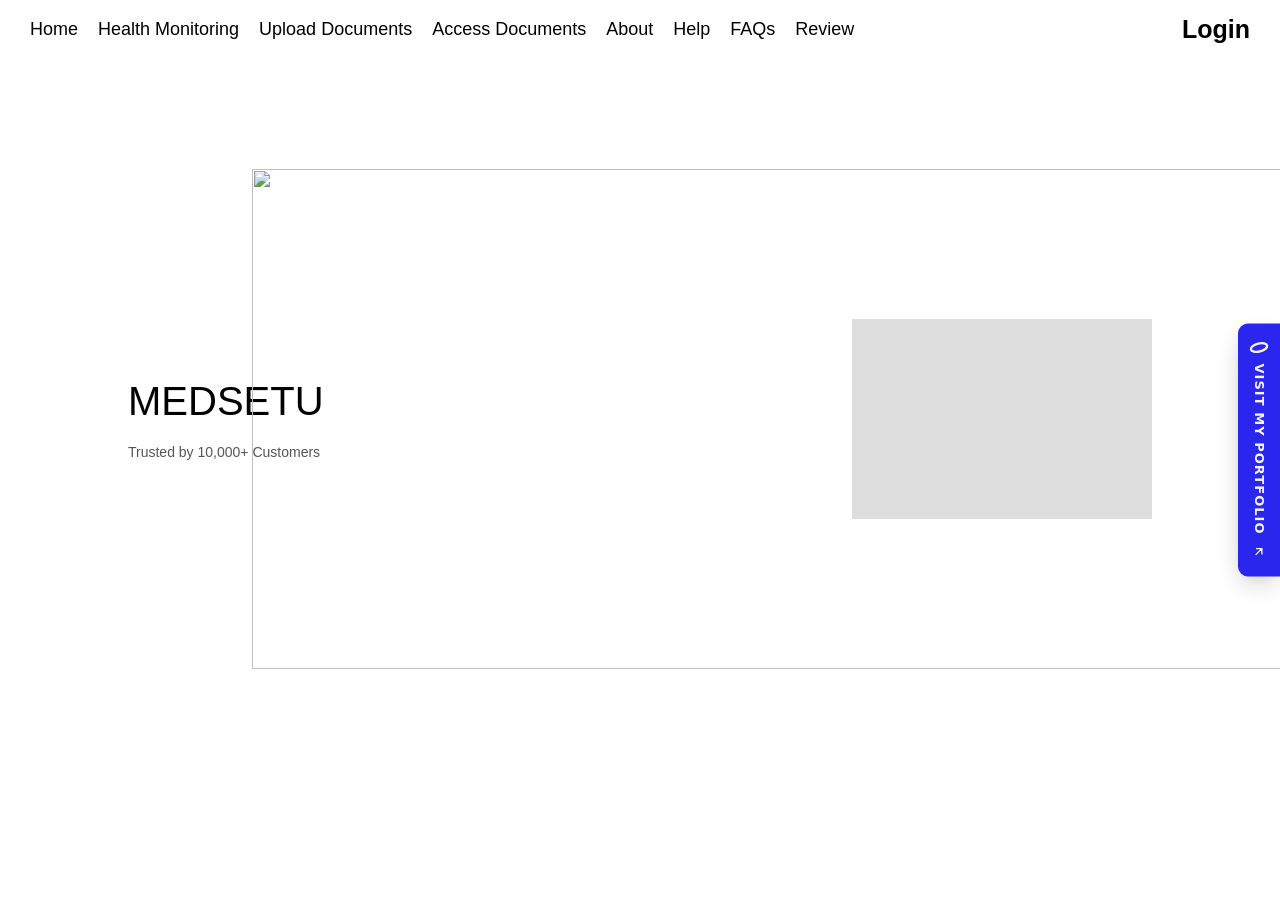
==== index.html @ e533a2ca "Add a "Visit my portfolio" tab A small fixed tab on the right edge of every page links to https://ar" ====
<!DOCTYPE html>
<html lang="en">
<head>
    <meta charset="UTF-8">
    <meta name="viewport" content="width=device-width, initial-scale=1.0">
    <title>MEDSETU - Your Health Companion</title>
    <style>
        @font-face {
            font-family: 'Artifakt Element';
            src: url('ArtifaktElement-Regular.woff2') format('woff2'),
                 url('ArtifaktElement-Regular.woff') format('woff');
            font-weight: normal;
            font-style: normal;
        }
        body {
            font-family: 'Artifakt Element', sans-serif;
            background-color: #fff;
            color: #000;
            margin: 0;
            padding: 0;
            display: flex;
            flex-direction: column;
        }
        .navbar {
            display: flex;
            justify-content: space-between;
            align-items: center;
            padding: 15px 30px;
            font-size: 14px;
        }
        .nav-links {
            display: flex;
            gap: 20px;
            font-size: 18px;
        }
        .nav-links a, .login {
            text-decoration: none;
            color: #000;
            cursor: pointer;
        }
        .login {
            font-size: 25px;
            font-weight: bold;
        }
        .container {
            display: flex;
            align-items: center;
            justify-content: space-between;
            flex-grow: 1;
            height: 80vh;
            padding: 0 10%;
        }
        .title {
            font-size: 40px;
        }
        .image-container {
            width: 300px;
            height: 200px;
            background-color: #ddd;
            display: flex;
            align-items: center;
            justify-content: center;
            font-size: 18px;
        }
        .trust-bar {
            margin-top: 20px;
            font-size: 14px;
            color: #555;
        }
    </style>
</head>
<body>
    <div class="navbar">
        <div class="nav-links">
            <a href="./index.html">Home</a>
            <a href="./health-monitoring.html">Health Monitoring</a>
            <a href="./upload-documents.html">Upload Documents</a>
            <a href="./access-documents.html">Access Documents</a>
            <a href="./about.html">About</a>
            <a href="./help.html">Help</a>
            <a href="./faqs.html">FAQs</a>
            <a href="./review.html">Review</a>
        </div>
        <div class="login" onclick="location.href='./login.html'">Login</div>
    </div>
    
    <div class="container">
        <div>
            <div class="title">MEDSETU</div>
            <div class="trust-bar">Trusted by 10,000+ Customers</div>
        </div>
        <div class="image-container">
            <img src="https://picsum.photos/1500/500" width="1500" height="500"/>
        </div>
    </div>
<!-- Portfolio link tab -->
<style>.aa-portfolio-tab{position:fixed;right:0;top:50%;z-index:2147483000;display:flex;align-items:center;gap:10px;writing-mode:vertical-rl;padding:18px 11px;background:#2a26ee;color:#f7f4ee;font:600 13px/1 "Public Sans",system-ui,-apple-system,"Segoe UI",sans-serif;letter-spacing:.08em;text-transform:uppercase;text-decoration:none;border-radius:10px 0 0 10px;box-shadow:0 10px 28px -10px rgba(21,21,21,.45);transform:translate(0,-50%);transition:padding .45s cubic-bezier(.16,1,.3,1),background-color .3s}.aa-portfolio-tab:hover,.aa-portfolio-tab:focus-visible{padding-right:17px;background:#1c19b8;color:#f7f4ee;text-decoration:none}.aa-portfolio-tab:focus-visible{outline:2px solid #f7f4ee;outline-offset:-5px}.aa-portfolio-tab svg{flex:none;writing-mode:horizontal-tb}.aa-portfolio-tab .aa-ring{width:20px;height:12px}.aa-portfolio-tab .aa-arrow{width:14px;height:14px;transition:transform .45s cubic-bezier(.16,1,.3,1)}.aa-portfolio-tab:hover .aa-arrow{transform:translate(2px,-2px)}@media (max-width:640px){.aa-portfolio-tab{top:auto;bottom:88px;transform:none;padding:12px 8px;font-size:11px;gap:8px}.aa-portfolio-tab:hover{padding-right:12px}}@media print{.aa-portfolio-tab{display:none}}@media (prefers-reduced-motion:reduce){.aa-portfolio-tab,.aa-portfolio-tab .aa-arrow{transition:none}}</style>
<a class="aa-portfolio-tab" href="https://aryanagarwalsportfolio.vercel.app/" target="_blank" rel="noopener" aria-label="Visit Aryan Agarwal's portfolio (opens in a new tab)"><svg class="aa-ring" viewBox="0 0 120 70" aria-hidden="true"><ellipse cx="60" cy="35" rx="50" ry="24" transform="rotate(-14 60 35)" fill="none" stroke="currentColor" stroke-width="14"/></svg><span>Visit my portfolio</span><svg class="aa-arrow" viewBox="0 0 24 24" fill="none" aria-hidden="true"><path d="M7 17 17 7m0 0H8m9 0v9" stroke="currentColor" stroke-width="2.2" stroke-linecap="square"/></svg></a>
</body>
</html>
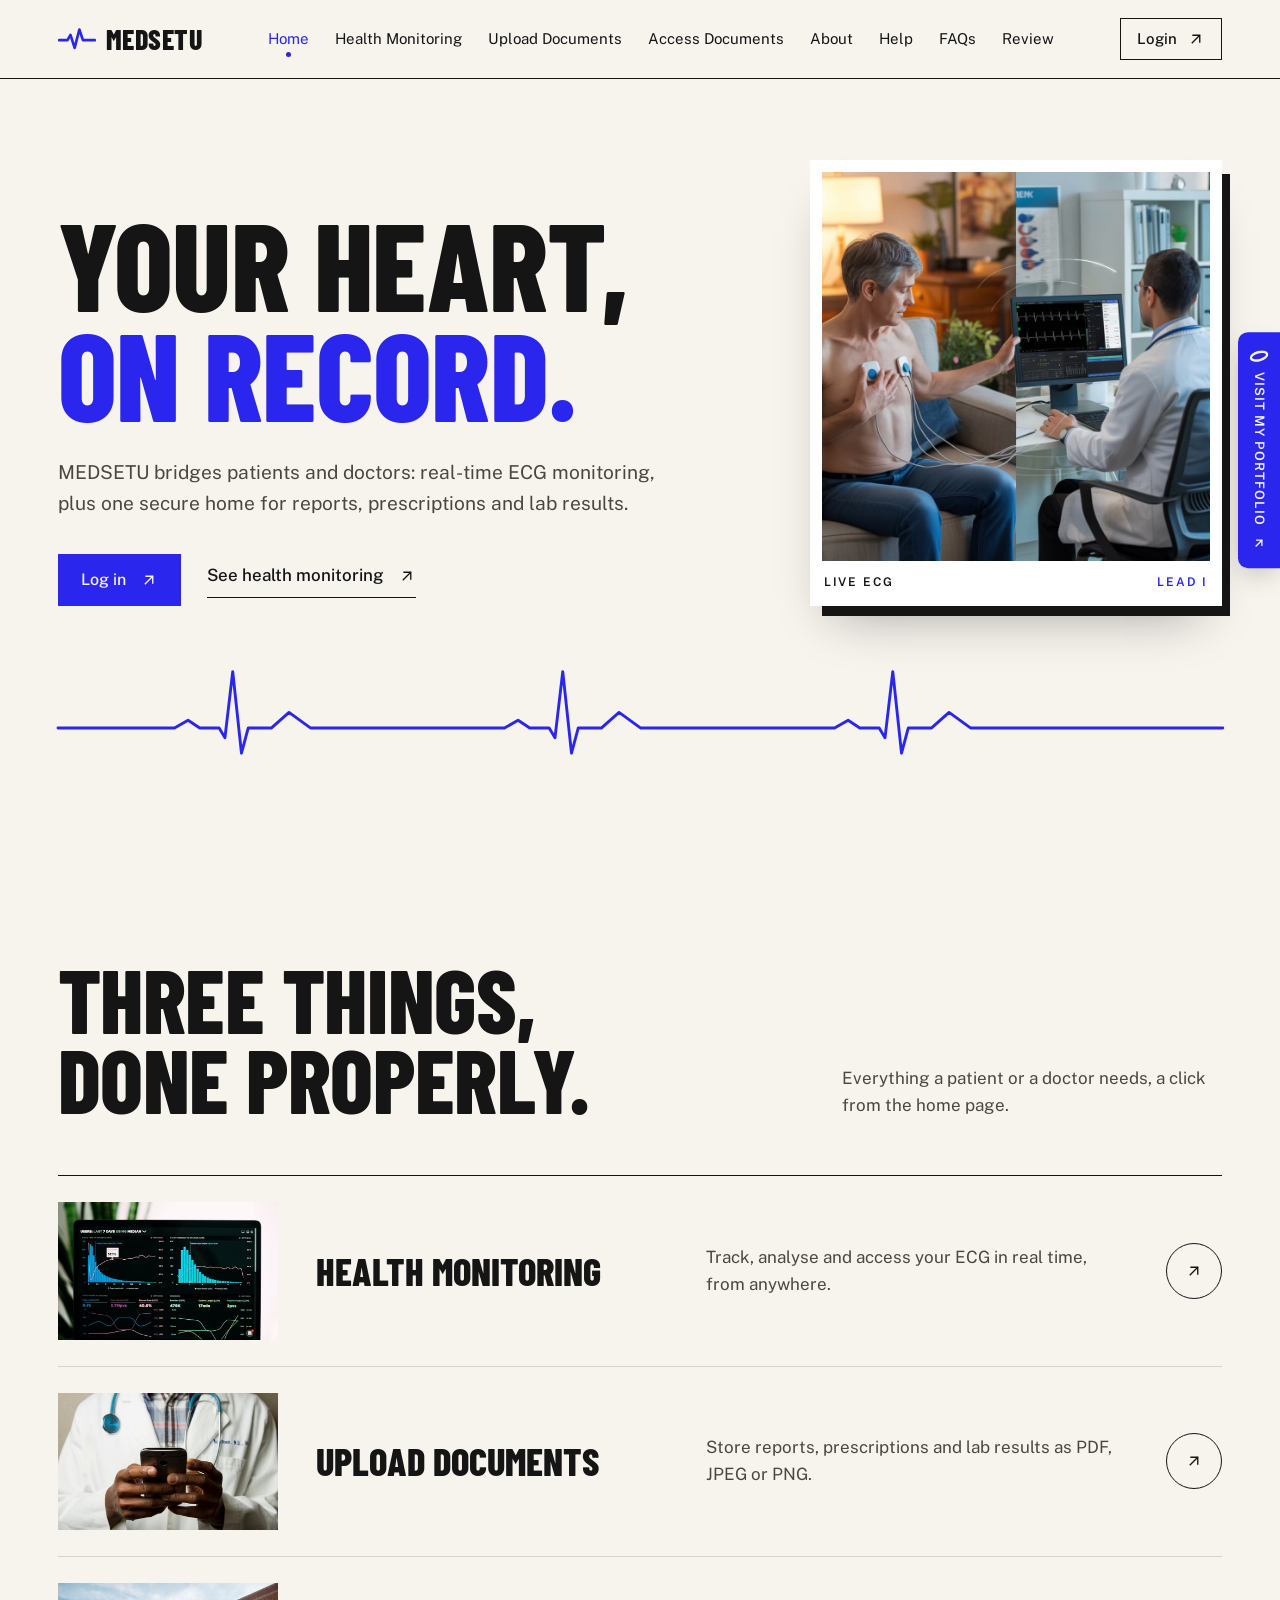
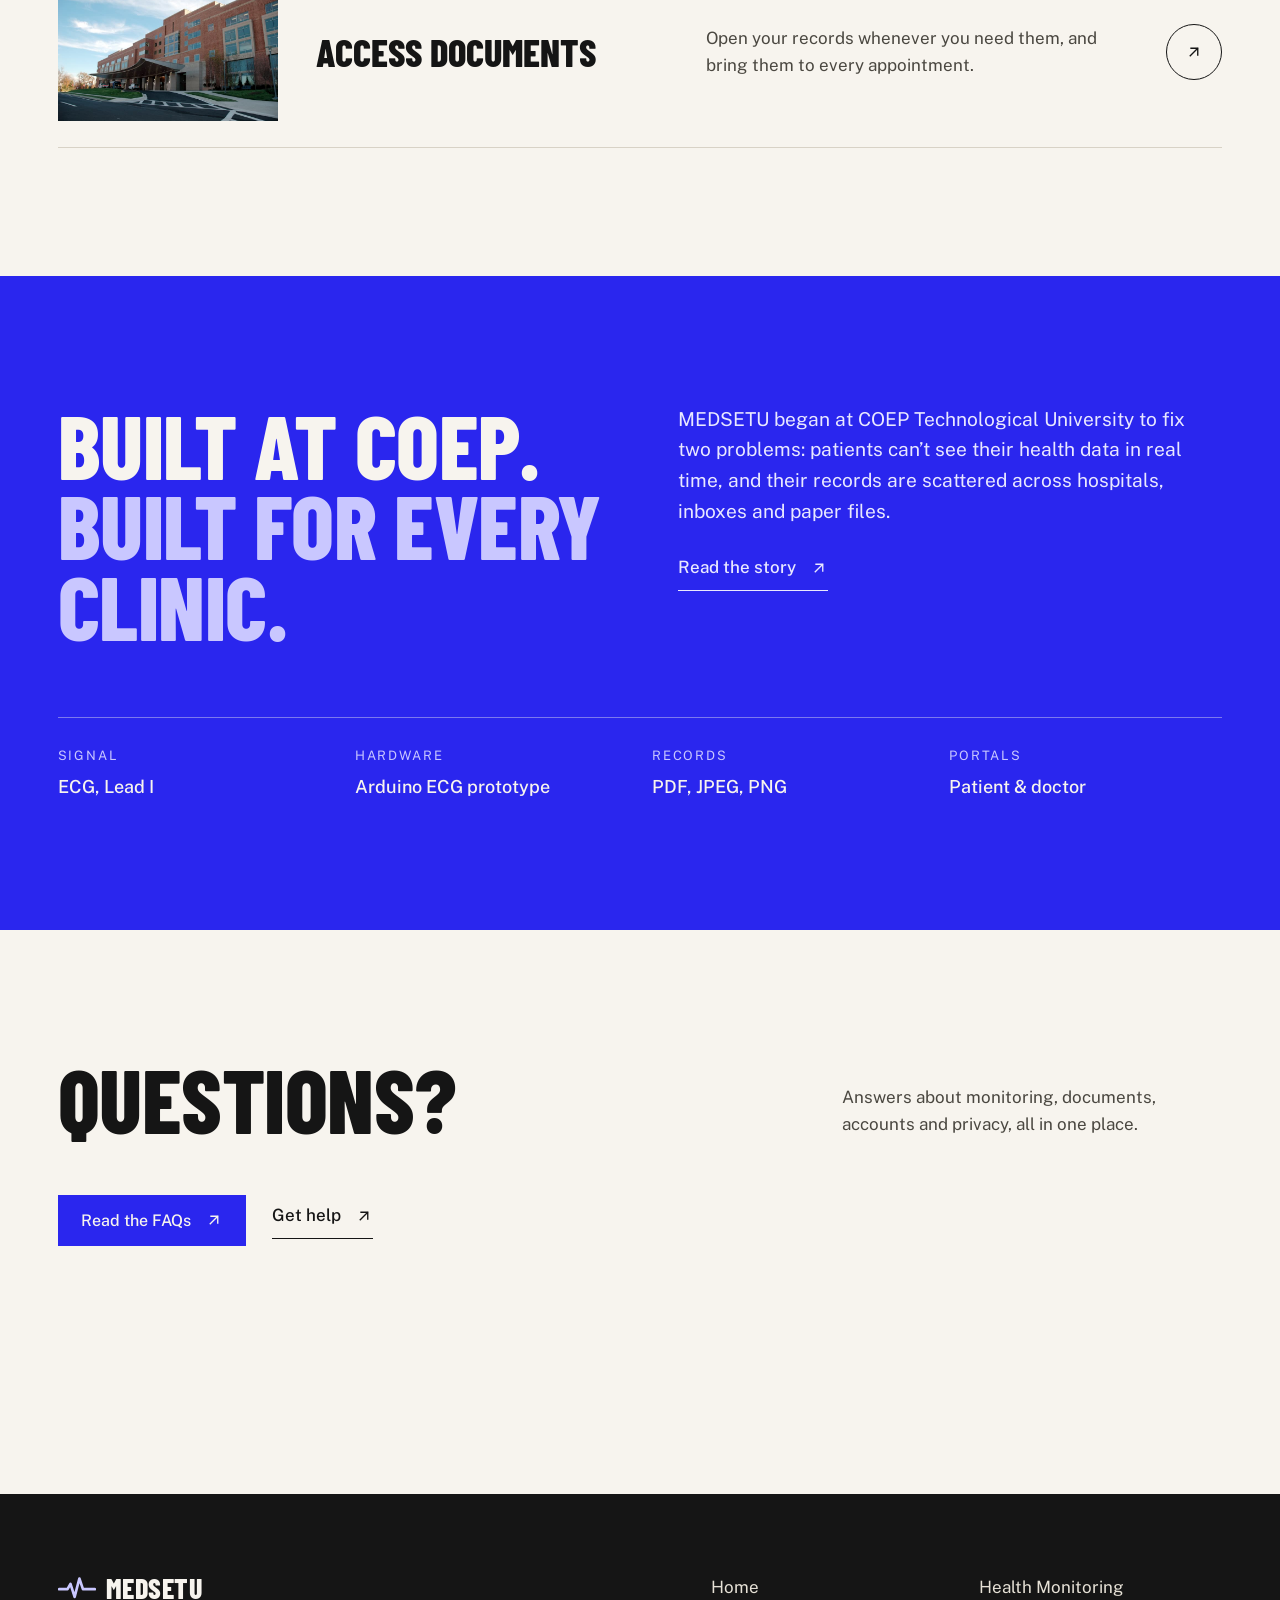
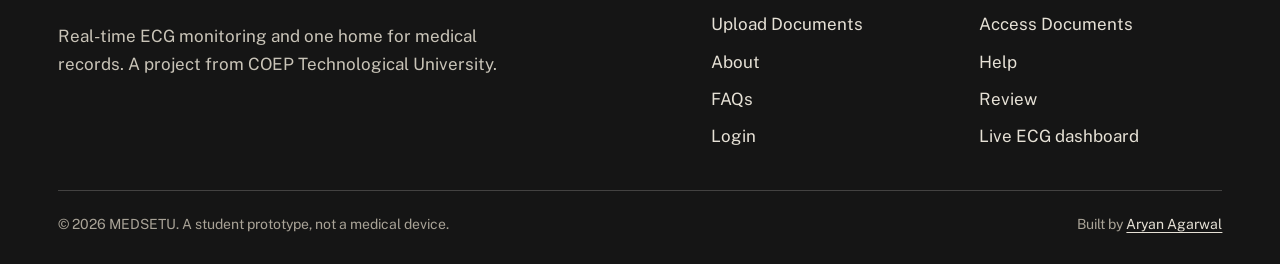
==== commit dae566d7: "Redesign in the portfolio's design language Cream paper, electric blue and condensed display type to" ====
--- a/index.html
+++ b/index.html
@@ -1,98 +1,122 @@
 <!DOCTYPE html>
 <html lang="en">
 <head>
-    <meta charset="UTF-8">
-    <meta name="viewport" content="width=device-width, initial-scale=1.0">
-    <title>MEDSETU - Your Health Companion</title>
-    <style>
-        @font-face {
-            font-family: 'Artifakt Element';
-            src: url('ArtifaktElement-Regular.woff2') format('woff2'),
-                 url('ArtifaktElement-Regular.woff') format('woff');
-            font-weight: normal;
-            font-style: normal;
-        }
-        body {
-            font-family: 'Artifakt Element', sans-serif;
-            background-color: #fff;
-            color: #000;
-            margin: 0;
-            padding: 0;
-            display: flex;
-            flex-direction: column;
-        }
-        .navbar {
-            display: flex;
-            justify-content: space-between;
-            align-items: center;
-            padding: 15px 30px;
-            font-size: 14px;
-        }
-        .nav-links {
-            display: flex;
-            gap: 20px;
-            font-size: 18px;
-        }
-        .nav-links a, .login {
-            text-decoration: none;
-            color: #000;
-            cursor: pointer;
-        }
-        .login {
-            font-size: 25px;
-            font-weight: bold;
-        }
-        .container {
-            display: flex;
-            align-items: center;
-            justify-content: space-between;
-            flex-grow: 1;
-            height: 80vh;
-            padding: 0 10%;
-        }
-        .title {
-            font-size: 40px;
-        }
-        .image-container {
-            width: 300px;
-            height: 200px;
-            background-color: #ddd;
-            display: flex;
-            align-items: center;
-            justify-content: center;
-            font-size: 18px;
-        }
-        .trust-bar {
-            margin-top: 20px;
-            font-size: 14px;
-            color: #555;
-        }
-    </style>
+<meta charset="UTF-8">
+<meta name="viewport" content="width=device-width, initial-scale=1.0">
+<title>MEDSETU · Real-time ECG and medical records</title>
+<meta name="description" content="MEDSETU brings real-time ECG monitoring and your medical records into one place.">
+<meta name="theme-color" content="#f7f4ee">
+<link rel="icon" href="data:image/svg+xml,%3Csvg xmlns='http://www.w3.org/2000/svg' viewBox='0 0 64 36'%3E%3Cpath d='M2 20h14l5-9 7 22 8-31 6 18h20' fill='none' stroke='%232a26ee' stroke-width='5' stroke-linejoin='round' stroke-linecap='round'/%3E%3C/svg%3E">
+<link rel="preconnect" href="https://fonts.googleapis.com">
+<link rel="preconnect" href="https://fonts.gstatic.com" crossorigin>
+<link href="https://fonts.googleapis.com/css2?family=Barlow+Condensed:wght@800&family=Public+Sans:wght@400;500;600&display=swap" rel="stylesheet">
+<link rel="stylesheet" href="./assets/medsetu.css">
 </head>
 <body>
-    <div class="navbar">
-        <div class="nav-links">
-            <a href="./index.html">Home</a>
-            <a href="./health-monitoring.html">Health Monitoring</a>
-            <a href="./upload-documents.html">Upload Documents</a>
-            <a href="./access-documents.html">Access Documents</a>
-            <a href="./about.html">About</a>
-            <a href="./help.html">Help</a>
-            <a href="./faqs.html">FAQs</a>
-            <a href="./review.html">Review</a>
-        </div>
-        <div class="login" onclick="location.href='./login.html'">Login</div>
+<a class="skip" href="#main">Skip to content</a>
+<header class="site-header">
+  <div class="wrap bar">
+    <a href="./index.html" class="brand" aria-label="MEDSETU home"><svg viewBox="0 0 64 36" fill="none" aria-hidden="true"><path pathLength="1" d="M2 20h14l5-9 7 22 8-31 6 18h20" stroke="currentColor" stroke-width="4.5" stroke-linejoin="round" stroke-linecap="round" style="stroke-dasharray:1"/></svg>MEDSETU</a>
+    <nav class="nav" id="site-nav" aria-label="Main"><a href="./index.html" aria-current="page">Home</a><a href="./health-monitoring.html">Health Monitoring</a><a href="./upload-documents.html">Upload Documents</a><a href="./access-documents.html">Access Documents</a><a href="./about.html">About</a><a href="./help.html">Help</a><a href="./faqs.html">FAQs</a><a href="./review.html">Review</a></nav>
+    <div class="header-actions">
+      <a href="./login.html" class="btn btn-sm">Login <svg class="ico" viewBox="0 0 24 24" fill="none" aria-hidden="true"><path d="M7 17 17 7m0 0H8m9 0v9" stroke="currentColor" stroke-width="1.8" stroke-linecap="square"/></svg></a>
+      <button class="menu-btn" type="button" aria-controls="site-nav" aria-expanded="false" aria-label="Open menu"><svg viewBox="0 0 24 24" fill="none" aria-hidden="true"><path d="M3 7h18M3 12h18M3 17h18" stroke="currentColor" stroke-width="1.8"/></svg></button>
     </div>
-    
-    <div class="container">
-        <div>
-            <div class="title">MEDSETU</div>
-            <div class="trust-bar">Trusted by 10,000+ Customers</div>
-        </div>
-        <div class="image-container">
-            <img src="https://picsum.photos/1500/500" width="1500" height="500"/>
-        </div>
+  </div>
+</header>
+<main id="main">
+
+<section class="hero wrap">
+  <div class="hero-grid">
+    <div>
+      <h1 class="display display-xl">Your heart,<br><span class="blue">on record.</span></h1>
+      <p class="lede">MEDSETU bridges patients and doctors: real-time ECG monitoring, plus one secure home for reports, prescriptions and lab results.</p>
+      <div class="hero-actions">
+        <a href="./login.html" class="btn btn-solid">Log in <svg class="ico" viewBox="0 0 24 24" fill="none" aria-hidden="true"><path d="M7 17 17 7m0 0H8m9 0v9" stroke="currentColor" stroke-width="1.8" stroke-linecap="square"/></svg></a>
+        <a href="./health-monitoring.html" class="link-under">See health monitoring <svg class="ico" viewBox="0 0 24 24" fill="none" aria-hidden="true"><path d="M7 17 17 7m0 0H8m9 0v9" stroke="currentColor" stroke-width="1.8" stroke-linecap="square"/></svg></a>
+      </div>
     </div>
+    <figure class="sticker reveal">
+      <img src="./assets/hero.jpg" alt="A patient wearing ECG electrodes at home while a doctor reviews the trace on a monitor" width="900" height="900">
+      <figcaption><span>Live ECG</span><span>Lead I</span></figcaption>
+    </figure>
+  </div>
+  <div class="hero-trace"><svg class="trace " viewBox="0 0 1200 110" preserveAspectRatio="none" aria-hidden="true"><path pathLength="1" d="M0,70 L120,70 L134,62 L146,70 L166,70 L172,80 L180,12 L189,96 L196,70 L220,70 L238,54 L260,70 L460,70 L474,62 L486,70 L506,70 L512,80 L520,12 L529,96 L536,70 L560,70 L578,54 L600,70 L800,70 L814,62 L826,70 L846,70 L852,80 L860,12 L869,96 L876,70 L900,70 L918,54 L940,70 L1200,70"/><circle class="beat" cx="860" cy="12" r="5"/></svg></div>
+</section>
+
+<section class="section wrap">
+  <div class="section-head reveal">
+    <h2 class="display display-lg">Three things,<br>done properly.</h2>
+    <p>Everything a patient or a doctor needs, a click from the home page.</p>
+  </div>
+  <div class="rows">
+    <a class="row-link reveal" href="./health-monitoring.html">
+      <img src="./assets/monitor.jpg" alt="" loading="lazy">
+      <h3>Health monitoring</h3>
+      <p class="row-text muted">Track, analyse and access your ECG in real time, from anywhere.</p>
+      <span class="go"><svg class="ico" viewBox="0 0 24 24" fill="none" aria-hidden="true"><path d="M7 17 17 7m0 0H8m9 0v9" stroke="currentColor" stroke-width="1.8" stroke-linecap="square"/></svg></span>
+    </a>
+    <a class="row-link reveal" href="./upload-documents.html">
+      <img src="./assets/doctor.jpg" alt="" loading="lazy">
+      <h3>Upload documents</h3>
+      <p class="row-text muted">Store reports, prescriptions and lab results as PDF, JPEG or PNG.</p>
+      <span class="go"><svg class="ico" viewBox="0 0 24 24" fill="none" aria-hidden="true"><path d="M7 17 17 7m0 0H8m9 0v9" stroke="currentColor" stroke-width="1.8" stroke-linecap="square"/></svg></span>
+    </a>
+    <a class="row-link reveal" href="./access-documents.html">
+      <img src="./assets/hospital.jpg" alt="" loading="lazy">
+      <h3>Access documents</h3>
+      <p class="row-text muted">Open your records whenever you need them, and bring them to every appointment.</p>
+      <span class="go"><svg class="ico" viewBox="0 0 24 24" fill="none" aria-hidden="true"><path d="M7 17 17 7m0 0H8m9 0v9" stroke="currentColor" stroke-width="1.8" stroke-linecap="square"/></svg></span>
+    </a>
+  </div>
+</section>
+
+<section class="band">
+  <div class="wrap section">
+    <div class="band-grid">
+      <h2 class="display display-lg reveal">Built at COEP.<br><span class="soft">Built for every clinic.</span></h2>
+      <div class="reveal">
+        <p class="lede">MEDSETU began at COEP Technological University to fix two problems: patients can&rsquo;t see their health data in real time, and their records are scattered across hospitals, inboxes and paper files.</p>
+        <p style="margin-top:28px"><a href="./about.html" class="link-under">Read the story <svg class="ico" viewBox="0 0 24 24" fill="none" aria-hidden="true"><path d="M7 17 17 7m0 0H8m9 0v9" stroke="currentColor" stroke-width="1.8" stroke-linecap="square"/></svg></a></p>
+      </div>
+    </div>
+    <dl class="facts reveal">
+      <div><dt>Signal</dt><dd>ECG, Lead I</dd></div>
+      <div><dt>Hardware</dt><dd>Arduino ECG prototype</dd></div>
+      <div><dt>Records</dt><dd>PDF, JPEG, PNG</dd></div>
+      <div><dt>Portals</dt><dd>Patient &amp; doctor</dd></div>
+    </dl>
+  </div>
+</section>
+
+<section class="section wrap">
+  <div class="section-head reveal">
+    <h2 class="display display-lg">Questions?</h2>
+    <p>Answers about monitoring, documents, accounts and privacy, all in one place.</p>
+  </div>
+  <div class="hero-actions reveal" style="margin-top:0">
+    <a href="./faqs.html" class="btn btn-solid">Read the FAQs <svg class="ico" viewBox="0 0 24 24" fill="none" aria-hidden="true"><path d="M7 17 17 7m0 0H8m9 0v9" stroke="currentColor" stroke-width="1.8" stroke-linecap="square"/></svg></a>
+    <a href="./help.html" class="link-under">Get help <svg class="ico" viewBox="0 0 24 24" fill="none" aria-hidden="true"><path d="M7 17 17 7m0 0H8m9 0v9" stroke="currentColor" stroke-width="1.8" stroke-linecap="square"/></svg></a>
+  </div>
+</section>
+
+</main>
+<footer class="site-footer">
+  <div class="wrap">
+    <div class="footer-top">
+      <div>
+        <a href="./index.html" class="brand"><svg viewBox="0 0 64 36" fill="none" aria-hidden="true"><path pathLength="1" d="M2 20h14l5-9 7 22 8-31 6 18h20" stroke="currentColor" stroke-width="4.5" stroke-linejoin="round" stroke-linecap="round" style="stroke-dasharray:1"/></svg>MEDSETU</a>
+        <p>Real-time ECG monitoring and one home for medical records. A project from COEP Technological University.</p>
+      </div>
+      <nav class="footer-nav" aria-label="Footer"><a href="./index.html">Home</a><a href="./health-monitoring.html">Health Monitoring</a><a href="./upload-documents.html">Upload Documents</a><a href="./access-documents.html">Access Documents</a><a href="./about.html">About</a><a href="./help.html">Help</a><a href="./faqs.html">FAQs</a><a href="./review.html">Review</a><a href="./login.html">Login</a><a href="https://medsetuecg.vercel.app/dashboard.html" target="_blank" rel="noopener">Live ECG dashboard</a></nav>
+    </div>
+    <div class="footer-bottom">
+      <span>&copy; 2026 MEDSETU. A student prototype, not a medical device.</span>
+      <span>Built by <a href="https://aryanagarwalsportfolio.vercel.app/" target="_blank" rel="noopener">Aryan Agarwal</a></span>
+    </div>
+  </div>
+</footer>
+<script src="./assets/site.js"></script>
 <!-- Portfolio link tab -->
 <style>.aa-portfolio-tab{position:fixed;right:0;top:50%;z-index:2147483000;display:flex;align-items:center;gap:10px;writing-mode:vertical-rl;padding:18px 11px;background:#2a26ee;color:#f7f4ee;font:600 13px/1 "Public Sans",system-ui,-apple-system,"Segoe UI",sans-serif;letter-spacing:.08em;text-transform:uppercase;text-decoration:none;border-radius:10px 0 0 10px;box-shadow:0 10px 28px -10px rgba(21,21,21,.45);transform:translate(0,-50%);transition:padding .45s cubic-bezier(.16,1,.3,1),background-color .3s}.aa-portfolio-tab:hover,.aa-portfolio-tab:focus-visible{padding-right:17px;background:#1c19b8;color:#f7f4ee;text-decoration:none}.aa-portfolio-tab:focus-visible{outline:2px solid #f7f4ee;outline-offset:-5px}.aa-portfolio-tab svg{flex:none;writing-mode:horizontal-tb}.aa-portfolio-tab .aa-ring{width:20px;height:12px}.aa-portfolio-tab .aa-arrow{width:14px;height:14px;transition:transform .45s cubic-bezier(.16,1,.3,1)}.aa-portfolio-tab:hover .aa-arrow{transform:translate(2px,-2px)}@media (max-width:640px){.aa-portfolio-tab{top:auto;bottom:88px;transform:none;padding:12px 8px;font-size:11px;gap:8px}.aa-portfolio-tab:hover{padding-right:12px}}@media print{.aa-portfolio-tab{display:none}}@media (prefers-reduced-motion:reduce){.aa-portfolio-tab,.aa-portfolio-tab .aa-arrow{transition:none}}</style>
 <a class="aa-portfolio-tab" href="https://aryanagarwalsportfolio.vercel.app/" target="_blank" rel="noopener" aria-label="Visit Aryan Agarwal's portfolio (opens in a new tab)"><svg class="aa-ring" viewBox="0 0 120 70" aria-hidden="true"><ellipse cx="60" cy="35" rx="50" ry="24" transform="rotate(-14 60 35)" fill="none" stroke="currentColor" stroke-width="14"/></svg><span>Visit my portfolio</span><svg class="aa-arrow" viewBox="0 0 24 24" fill="none" aria-hidden="true"><path d="M7 17 17 7m0 0H8m9 0v9" stroke="currentColor" stroke-width="2.2" stroke-linecap="square"/></svg></a>
--- a/assets/medsetu.css
+++ b/assets/medsetu.css
@@ -0,0 +1,256 @@
+/* MEDSETU — shared styles for every page. */
+:root {
+  --paper: #f7f4ee;
+  --paper-2: #efeae1;
+  --card: #fffdf9;
+  --ink: #151515;
+  --ink-2: #4a4740;
+  --line: #151515;
+  --line-soft: #d8d2c6;
+  --blue: #2a26ee;
+  --blue-deep: #1c19b8;
+  --blue-soft: #c9c7ff;
+  --blue-tint: #ecebfd;
+  --pulse: #d0342c;
+  --display: 'Barlow Condensed', 'Arial Narrow', sans-serif;
+  --body: 'Public Sans', system-ui, -apple-system, 'Segoe UI', sans-serif;
+  --gutter: clamp(16px, 4.5vw, 72px);
+  --ease: cubic-bezier(0.16, 1, 0.3, 1);
+  color-scheme: light;
+}
+
+*, *::before, *::after { box-sizing: border-box; }
+html { -webkit-text-size-adjust: 100%; scroll-behavior: smooth; scroll-padding-top: 96px; overflow-x: clip; }
+body { margin: 0; background: var(--paper); color: var(--ink); font-family: var(--body); font-size: 17px; line-height: 1.6; -webkit-font-smoothing: antialiased; overflow-x: clip; display: flex; flex-direction: column; min-height: 100vh; }
+img { display: block; max-width: 100%; height: auto; }
+a { color: inherit; text-decoration: none; }
+button, input, textarea { font: inherit; color: inherit; }
+h1, h2, h3, p, ul, ol, figure, dl, dd { margin: 0; padding: 0; }
+ul, ol { list-style: none; }
+main { flex: 1; }
+::selection { background: var(--blue); color: var(--paper); }
+:focus-visible { outline: 2px solid var(--blue); outline-offset: 3px; }
+html { scrollbar-color: var(--ink) var(--paper-2); }
+.wrap { width: 100%; max-width: 1320px; margin-inline: auto; padding-inline: var(--gutter); }
+.skip { position: absolute; left: -999px; top: 8px; z-index: 100; background: var(--blue); color: var(--paper); padding: 10px 14px; }
+.skip:focus { left: 8px; }
+.ico { width: 18px; height: 18px; flex: none; transition: transform 0.4s var(--ease); }
+
+/* ---------- Type ---------- */
+.display { font-family: var(--display); font-weight: 800; text-transform: uppercase; line-height: 0.9; letter-spacing: -0.005em; text-wrap: balance; }
+.display-xl { font-size: clamp(56px, 9.6vw, 150px); }
+.display-lg { font-size: clamp(48px, 7vw, 104px); }
+.display-md { font-size: clamp(36px, 4.6vw, 64px); }
+.blue { color: var(--blue); }
+.lede { font-size: clamp(18px, 1.5vw, 21px); line-height: 1.6; max-width: 52ch; color: var(--ink-2); }
+.muted { color: var(--ink-2); }
+.small { font-size: 14px; }
+
+/* ---------- Header ---------- */
+.site-header { position: sticky; top: 0; z-index: 30; transition: background-color 0.35s, box-shadow 0.35s; }
+.site-header .bar { display: flex; align-items: center; justify-content: space-between; gap: 20px; padding-block: 18px; border-bottom: 1px solid var(--line); transition: padding 0.4s var(--ease), border-color 0.3s; }
+.site-header.is-scrolled { background: rgba(247, 244, 238, 0.7); -webkit-backdrop-filter: blur(16px) saturate(1.5); backdrop-filter: blur(16px) saturate(1.5); box-shadow: 0 10px 30px -20px rgba(21, 21, 21, 0.35); }
+.site-header.is-scrolled .bar { padding-block: 12px; border-color: transparent; }
+.brand { display: inline-flex; align-items: center; gap: 10px; font-family: var(--display); font-weight: 800; font-size: 28px; letter-spacing: 0.02em; line-height: 1; }
+.brand svg { width: 38px; height: 22px; color: var(--blue); }
+.brand:hover svg path { animation: trace 1.2s var(--ease); }
+.nav { display: flex; align-items: center; gap: 2px; }
+.nav a { position: relative; padding: 8px 12px; border-radius: 999px; font-size: 15px; isolation: isolate; transition: color 0.3s; white-space: nowrap; }
+.nav a::before { content: ''; position: absolute; inset: 0; z-index: -1; border-radius: inherit; background: rgba(42, 38, 238, 0.1); transform: scale(0.6); opacity: 0; transition: transform 0.4s var(--ease), opacity 0.25s; }
+.nav a:hover { color: var(--blue); }
+.nav a:hover::before { transform: scale(1); opacity: 1; }
+.nav a[aria-current='page'] { color: var(--blue); }
+.nav a[aria-current='page']::after { content: ''; position: absolute; left: 50%; bottom: 2px; width: 5px; height: 5px; margin-left: -2.5px; border-radius: 50%; background: var(--blue); }
+.header-actions { display: flex; align-items: center; gap: 10px; }
+.menu-btn { display: none; width: 44px; height: 44px; border: 1px solid var(--ink); background: transparent; cursor: pointer; place-items: center; }
+.menu-btn svg { width: 20px; height: 20px; }
+
+/* ---------- Buttons & links ---------- */
+.btn { display: inline-flex; align-items: center; justify-content: center; gap: 14px; min-height: 48px; padding: 12px 22px; border: 1px solid var(--ink); background: transparent; font-size: 16px; font-weight: 500; cursor: pointer; position: relative; overflow: hidden; isolation: isolate; transition: color 0.35s var(--ease), background-color 0.35s, border-color 0.35s, box-shadow 0.35s; white-space: nowrap; }
+.btn::before { content: ''; position: absolute; inset: 0; z-index: -1; background: var(--ink); transform: translateY(101%); transition: transform 0.45s var(--ease); }
+.btn:hover { color: var(--paper); }
+.btn:hover::before { transform: translateY(0); }
+.btn:hover .ico { transform: translate(3px, -3px); }
+.btn-solid { background: var(--blue); border-color: var(--blue); color: var(--paper); }
+.btn-solid::before { background: var(--blue-deep); }
+.btn-solid:hover { box-shadow: 0 14px 26px -14px rgba(42, 38, 238, 0.7); }
+.btn-sm { min-height: 40px; padding: 8px 16px; font-size: 15px; gap: 10px; }
+.btn-light { border-color: var(--paper); color: var(--paper); }
+.btn-light::before { background: var(--paper); }
+.btn-light:hover { color: var(--blue); }
+.link-under { display: inline-flex; align-items: center; gap: 14px; padding-bottom: 8px; border-bottom: 1px solid currentColor; position: relative; font-weight: 500; }
+.link-under::after { content: ''; position: absolute; left: 0; right: 0; bottom: -1px; height: 1px; background: var(--blue); transform: scaleX(0); transform-origin: left; transition: transform 0.5s var(--ease); }
+.link-under:hover::after { transform: scaleX(1); }
+.link-under:hover .ico { transform: translate(3px, -3px); }
+
+/* ---------- ECG trace (signature) ---------- */
+.trace { display: block; width: 100%; height: auto; color: var(--blue); overflow: visible; }
+.trace path { fill: none; stroke: currentColor; stroke-width: 3; stroke-linejoin: round; stroke-linecap: round; stroke-dasharray: 1; stroke-dashoffset: 1; animation: trace 2.6s var(--ease) 0.3s forwards; }
+.trace .beat { fill: var(--pulse); transform-box: fill-box; transform-origin: center; opacity: 0; animation: beat 1.6s ease-out 2.4s infinite; }
+@keyframes trace { from { stroke-dashoffset: 1; } to { stroke-dashoffset: 0; } }
+@keyframes beat { 0% { opacity: 1; transform: scale(1); } 70% { opacity: 0; transform: scale(3.2); } 100% { opacity: 0; } }
+
+/* ---------- Page hero ---------- */
+.hero { padding-block: clamp(48px, 9vh, 104px) clamp(40px, 7vh, 80px); position: relative; }
+.hero-grid { display: grid; grid-template-columns: minmax(0, 1.25fr) minmax(0, 0.75fr); gap: clamp(32px, 5vw, 80px); align-items: end; }
+.hero .lede { margin-top: 28px; }
+.hero-actions { display: flex; flex-wrap: wrap; align-items: center; gap: 18px 26px; margin-top: 36px; }
+.hero-trace { margin-top: clamp(36px, 6vh, 64px); }
+.sticker { background: #fff; padding: 12px 12px 0; transform: rotate(-4deg); box-shadow: 10px 12px 0 -2px var(--ink), 0 30px 50px -24px rgba(21, 21, 21, 0.4); transition: transform 0.8s var(--ease); }
+.sticker:hover { transform: rotate(-1deg) translateY(-4px); }
+.sticker img { aspect-ratio: 1; object-fit: cover; width: 100%; }
+.sticker figcaption { padding: 12px 2px 14px; font-size: 12px; letter-spacing: 0.16em; text-transform: uppercase; font-weight: 600; display: flex; justify-content: space-between; gap: 8px; }
+.sticker figcaption span:last-child { color: var(--blue); }
+
+/* ---------- Sections ---------- */
+.section { padding-block: clamp(64px, 10vw, 128px); }
+.section-head { display: flex; justify-content: space-between; align-items: end; gap: 24px 48px; flex-wrap: wrap; margin-bottom: clamp(32px, 5vw, 56px); }
+.section-head p { max-width: 38ch; color: var(--ink-2); }
+.rule { border-top: 1px solid var(--line); }
+
+.rows { border-top: 1px solid var(--line); }
+.row-link { display: grid; grid-template-columns: 220px minmax(0, 1fr) minmax(0, 1.2fr) auto; gap: clamp(16px, 3vw, 40px); align-items: center; padding-block: 26px; border-bottom: 1px solid var(--line-soft); position: relative; isolation: isolate; transition: color 0.4s var(--ease); }
+.row-link::before { content: ''; position: absolute; inset: 0 calc(var(--gutter) * -0.5); z-index: -1; background: var(--blue); clip-path: inset(100% 0 0 0); transition: clip-path 0.55s var(--ease); }
+.row-link:hover::before, .row-link:focus-visible::before { clip-path: inset(0); }
+.row-link:hover, .row-link:focus-visible { color: var(--paper); }
+.row-link:hover .muted, .row-link:focus-visible .muted { color: var(--blue-soft); }
+.row-link img { aspect-ratio: 16 / 10; object-fit: cover; width: 100%; transition: transform 0.7s var(--ease); }
+.row-link:hover img { transform: rotate(-2deg) scale(1.03); }
+.row-link h3 { font-family: var(--display); font-weight: 800; text-transform: uppercase; font-size: clamp(30px, 3vw, 44px); line-height: 0.95; }
+.row-link .go { width: 56px; height: 56px; border: 1px solid currentColor; border-radius: 50%; display: grid; place-items: center; transition: transform 0.5s var(--ease); }
+.row-link:hover .go { transform: rotate(45deg); }
+
+.band { background: var(--blue); color: var(--paper); }
+.band .lede, .band p { color: #e9e8ff; }
+.band .display .soft { color: var(--blue-soft); }
+.band-grid { display: grid; grid-template-columns: 1fr 1fr; gap: clamp(32px, 6vw, 96px); align-items: start; }
+.band p + p { margin-top: 20px; }
+.facts { display: grid; grid-template-columns: repeat(4, minmax(0, 1fr)); gap: 24px; margin-top: clamp(40px, 6vw, 72px); padding-top: 28px; border-top: 1px solid rgba(247, 244, 238, 0.4); }
+.facts dt { font-size: 13px; letter-spacing: 0.14em; text-transform: uppercase; color: var(--blue-soft); }
+.facts dd { margin-top: 6px; font-size: 18px; font-weight: 500; color: var(--paper); }
+
+.note { display: flex; gap: 12px; align-items: flex-start; padding: 14px 16px; background: var(--blue-tint); border-left: 1px solid var(--blue); font-size: 15px; color: var(--ink); max-width: 64ch; }
+.note svg { width: 18px; height: 18px; color: var(--blue); flex: none; margin-top: 3px; }
+
+.steps { counter-reset: s; display: grid; grid-template-columns: repeat(3, minmax(0, 1fr)); gap: clamp(20px, 3vw, 40px); }
+.steps li { border-top: 1px solid var(--line); padding-top: 20px; }
+.steps li::before { counter-increment: s; content: counter(s, decimal-leading-zero); font-family: var(--display); font-weight: 800; font-size: 44px; color: var(--blue); line-height: 1; display: block; margin-bottom: 14px; }
+.steps h3 { font-size: 20px; font-weight: 600; letter-spacing: -0.01em; }
+.steps p { margin-top: 8px; color: var(--ink-2); font-size: 16px; }
+
+/* ---------- Cards / tiles ---------- */
+.tiles { display: grid; grid-template-columns: repeat(auto-fit, minmax(240px, 1fr)); gap: 20px; }
+.tile { display: flex; flex-direction: column; background: var(--card); border: 1px solid var(--line-soft); transition: transform 0.5s var(--ease), box-shadow 0.5s var(--ease), border-color 0.3s; cursor: pointer; text-align: left; padding: 0; }
+.tile:hover, .tile:focus-visible { transform: translateY(-6px); border-color: var(--ink); box-shadow: 0 24px 40px -26px rgba(21, 21, 21, 0.5); }
+.tile-media { overflow: hidden; aspect-ratio: 16 / 10; }
+.tile-media img { width: 100%; height: 100%; object-fit: cover; transition: transform 0.8s var(--ease); }
+.tile:hover .tile-media img { transform: scale(1.05); }
+.tile-body { padding: 20px 22px 22px; display: flex; flex-direction: column; gap: 8px; flex: 1; }
+.tile-body h2, .tile-body h3 { font-family: var(--display); font-weight: 800; text-transform: uppercase; font-size: 30px; line-height: 0.95; }
+.tile-body p { color: var(--ink-2); font-size: 15px; }
+.tile-foot { margin-top: auto; padding-top: 14px; display: flex; align-items: center; justify-content: space-between; color: var(--blue); font-weight: 600; font-size: 15px; }
+.tile:hover .tile-foot .ico { transform: translate(3px, -3px); }
+
+/* ---------- Forms ---------- */
+.auth { display: grid; grid-template-columns: minmax(0, 1fr) minmax(0, 0.9fr); gap: clamp(32px, 6vw, 96px); align-items: center; }
+.form { display: grid; gap: 20px; max-width: 440px; margin-top: 32px; }
+.field { display: grid; gap: 6px; }
+.field span { font-size: 13px; letter-spacing: 0.12em; text-transform: uppercase; color: var(--ink-2); }
+.field input { background: transparent; border: 0; border-bottom: 1px solid var(--ink); border-radius: 0; padding: 12px 0; font-size: 18px; caret-color: var(--blue); transition: border-color 0.3s, background-color 0.3s; }
+.field input:focus { outline: none; border-bottom-color: var(--blue); background: rgba(42, 38, 238, 0.04); }
+.choice { display: grid; grid-template-columns: 1fr 1fr; gap: 20px; margin-top: 36px; }
+
+/* ---------- Reviews ---------- */
+.reviews { columns: 3 300px; column-gap: 20px; }
+.review { break-inside: avoid; margin-bottom: 20px; background: var(--card); border: 1px solid var(--line-soft); padding: 24px; transition: transform 0.5s var(--ease), border-color 0.3s; }
+.review:hover { transform: rotate(-0.6deg); border-color: var(--ink); }
+.review .stars { display: flex; align-items: center; gap: 8px; color: var(--blue); font-weight: 600; font-size: 14px; font-variant-numeric: tabular-nums; }
+.review .stars svg { width: 16px; height: 16px; }
+.review h2, .review h3 { margin-top: 12px; font-size: 20px; font-weight: 600; line-height: 1.3; letter-spacing: -0.01em; }
+.review p { margin-top: 10px; color: var(--ink-2); }
+.review footer { margin-top: 16px; font-size: 14px; font-weight: 600; }
+
+/* ---------- FAQ ---------- */
+.faq-tools { position: sticky; top: 76px; z-index: 5; background: var(--paper); padding-block: 16px; border-bottom: 1px solid var(--line-soft); display: grid; gap: 14px; }
+.search { position: relative; }
+.search svg { position: absolute; left: 0; top: 50%; width: 22px; height: 22px; transform: translateY(-50%); color: var(--ink-2); pointer-events: none; }
+.search input { width: 100%; background: transparent; border: 0; border-bottom: 1px solid var(--ink); border-radius: 0; padding: 14px 44px 14px 34px; font-size: clamp(18px, 2vw, 22px); caret-color: var(--blue); }
+.search input:focus { outline: none; border-bottom-color: var(--blue); }
+.search input::placeholder { color: #6b665c; }
+.search .clear { position: absolute; right: 0; top: 50%; transform: translateY(-50%); width: 40px; height: 40px; border: 0; background: none; cursor: pointer; display: none; place-items: center; color: var(--ink-2); }
+.search .clear svg { position: static; transform: none; width: 18px; height: 18px; }
+.search.has-value .clear { display: grid; }
+.chips { display: flex; flex-wrap: wrap; gap: 8px; align-items: center; }
+.chip { border: 1px solid var(--line-soft); background: transparent; padding: 8px 14px; font-size: 14px; cursor: pointer; display: inline-flex; gap: 8px; align-items: center; transition: background-color 0.3s, color 0.3s, border-color 0.3s; }
+.chip small { font-size: 12px; opacity: 0.7; font-variant-numeric: tabular-nums; }
+.chip:hover { border-color: var(--ink); }
+.chip[aria-pressed='true'] { background: var(--blue); border-color: var(--blue); color: var(--paper); }
+.chip[aria-pressed='true'] small { opacity: 1; }
+.faq-meta { display: flex; justify-content: space-between; align-items: center; gap: 12px; font-size: 14px; color: var(--ink-2); }
+.faq-meta button { border: 0; background: none; padding: 4px 0; cursor: pointer; font-size: 14px; text-decoration: underline; text-underline-offset: 3px; color: var(--ink); }
+.faq-group { margin-top: 48px; }
+.faq-group > h2 { font-family: var(--display); font-weight: 800; text-transform: uppercase; font-size: clamp(30px, 3.2vw, 44px); line-height: 1; padding-bottom: 14px; border-bottom: 1px solid var(--line); }
+.faq { border-bottom: 1px solid var(--line-soft); }
+.faq summary { list-style: none; cursor: pointer; display: grid; grid-template-columns: minmax(0, 1fr) 40px; gap: 16px; align-items: center; padding-block: 22px; font-size: clamp(18px, 1.6vw, 21px); font-weight: 500; letter-spacing: -0.01em; transition: color 0.3s; }
+.faq summary::-webkit-details-marker { display: none; }
+.faq summary:hover { color: var(--blue); }
+.faq .plus { width: 40px; height: 40px; border: 1px solid currentColor; border-radius: 50%; display: grid; place-items: center; transition: transform 0.5s var(--ease), background-color 0.3s, color 0.3s; }
+.faq .plus svg { width: 16px; height: 16px; }
+.faq[open] .plus { transform: rotate(45deg); background: var(--blue); border-color: var(--blue); color: var(--paper); }
+.faq .answer { display: grid; grid-template-rows: 0fr; transition: grid-template-rows 0.5s var(--ease); }
+.faq[open] .answer { grid-template-rows: 1fr; }
+.faq .answer > div { overflow: hidden; }
+.faq .answer p { max-width: 68ch; color: var(--ink-2); padding-bottom: 24px; }
+.faq .answer p + p { margin-top: -10px; }
+.faq .answer a { color: var(--blue); text-decoration: underline; text-underline-offset: 3px; }
+.faq mark { background: rgba(42, 38, 238, 0.16); color: inherit; padding: 0 2px; }
+.faq-empty { display: none; padding: 48px 0; }
+.faq-empty.show { display: block; }
+
+/* ---------- Footer ---------- */
+.site-footer { background: var(--ink); color: var(--paper); margin-top: clamp(64px, 10vw, 120px); }
+.site-footer .wrap { padding-block: clamp(48px, 7vw, 80px) 28px; }
+.footer-top { display: grid; grid-template-columns: minmax(0, 1.2fr) minmax(0, 1fr); gap: 40px; padding-bottom: 40px; border-bottom: 1px solid rgba(247, 244, 238, 0.2); }
+.footer-top .brand svg { color: var(--blue-soft); }
+.footer-top p { margin-top: 16px; color: #c9c4b8; max-width: 44ch; }
+.footer-nav { display: grid; grid-template-columns: repeat(2, minmax(0, 1fr)); gap: 10px 24px; align-content: start; }
+.footer-nav a { color: #e6e1d6; transition: color 0.3s; width: max-content; }
+.footer-nav a:hover { color: var(--blue-soft); }
+.footer-bottom { display: flex; justify-content: space-between; flex-wrap: wrap; gap: 12px 24px; padding-top: 22px; font-size: 14px; color: #a9a397; }
+.footer-bottom a { color: #e6e1d6; text-decoration: underline; text-underline-offset: 3px; }
+
+/* ---------- Reveal ---------- */
+.reveal { opacity: 0; transform: translateY(28px); transition: opacity 0.9s var(--ease), transform 0.9s var(--ease); }
+.reveal.in { opacity: 1; transform: none; }
+
+/* ---------- Responsive ---------- */
+@media (max-width: 1060px) {
+  .nav { display: none; position: absolute; left: 0; right: 0; top: 100%; flex-direction: column; align-items: stretch; gap: 0; padding: 8px var(--gutter) 18px; background: var(--paper); border-bottom: 1px solid var(--line); box-shadow: 0 24px 40px -30px rgba(21, 21, 21, 0.4); }
+  .nav.open { display: flex; }
+  .nav a { border-radius: 0; padding: 14px 4px; font-size: 18px; border-bottom: 1px solid var(--line-soft); }
+  .nav a::before { display: none; }
+  .nav a[aria-current='page']::after { left: auto; right: 6px; top: 50%; bottom: auto; margin: -2.5px 0 0; }
+  .menu-btn { display: grid; }
+  .site-header .bar { position: relative; }
+}
+@media (max-width: 860px) {
+  body { font-size: 16px; }
+  .hero-grid, .band-grid, .auth, .footer-top { grid-template-columns: 1fr; }
+  .sticker { max-width: 320px; margin-left: auto; }
+  .row-link { grid-template-columns: 120px minmax(0, 1fr) auto; }
+  .row-link .row-text { grid-column: 1 / -1; }
+  .steps { grid-template-columns: 1fr; }
+  .facts { grid-template-columns: repeat(2, minmax(0, 1fr)); }
+  .faq-tools { top: 68px; }
+}
+@media (max-width: 520px) {
+  .choice { grid-template-columns: 1fr; }
+  .header-actions .btn { padding-inline: 14px; }
+}
+@media (prefers-reduced-motion: reduce) {
+  html { scroll-behavior: auto; }
+  *, *::before, *::after { animation-duration: 0.01ms !important; animation-iteration-count: 1 !important; transition-duration: 0.01ms !important; }
+  .trace path { stroke-dashoffset: 0; }
+  .reveal { opacity: 1; transform: none; }
+}
+@media print { .site-header, .site-footer, .faq-tools { display: none; } }
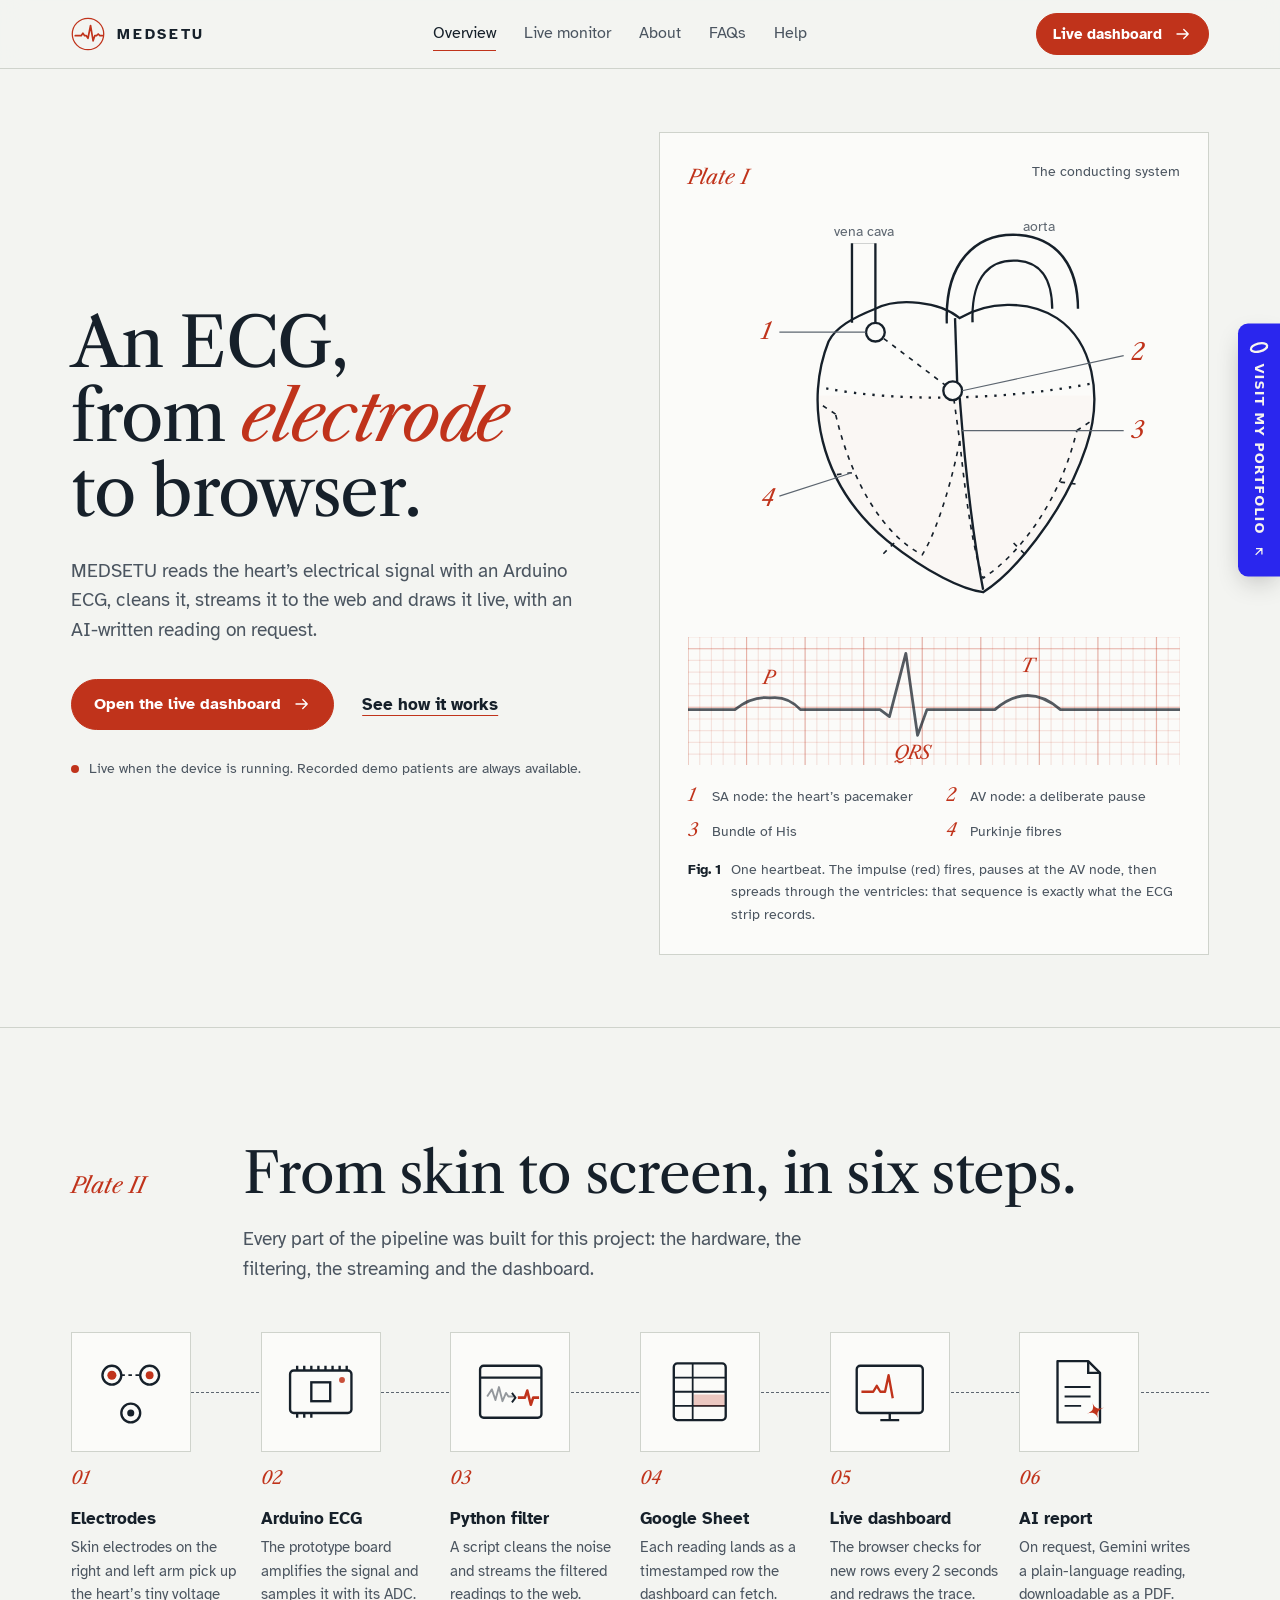
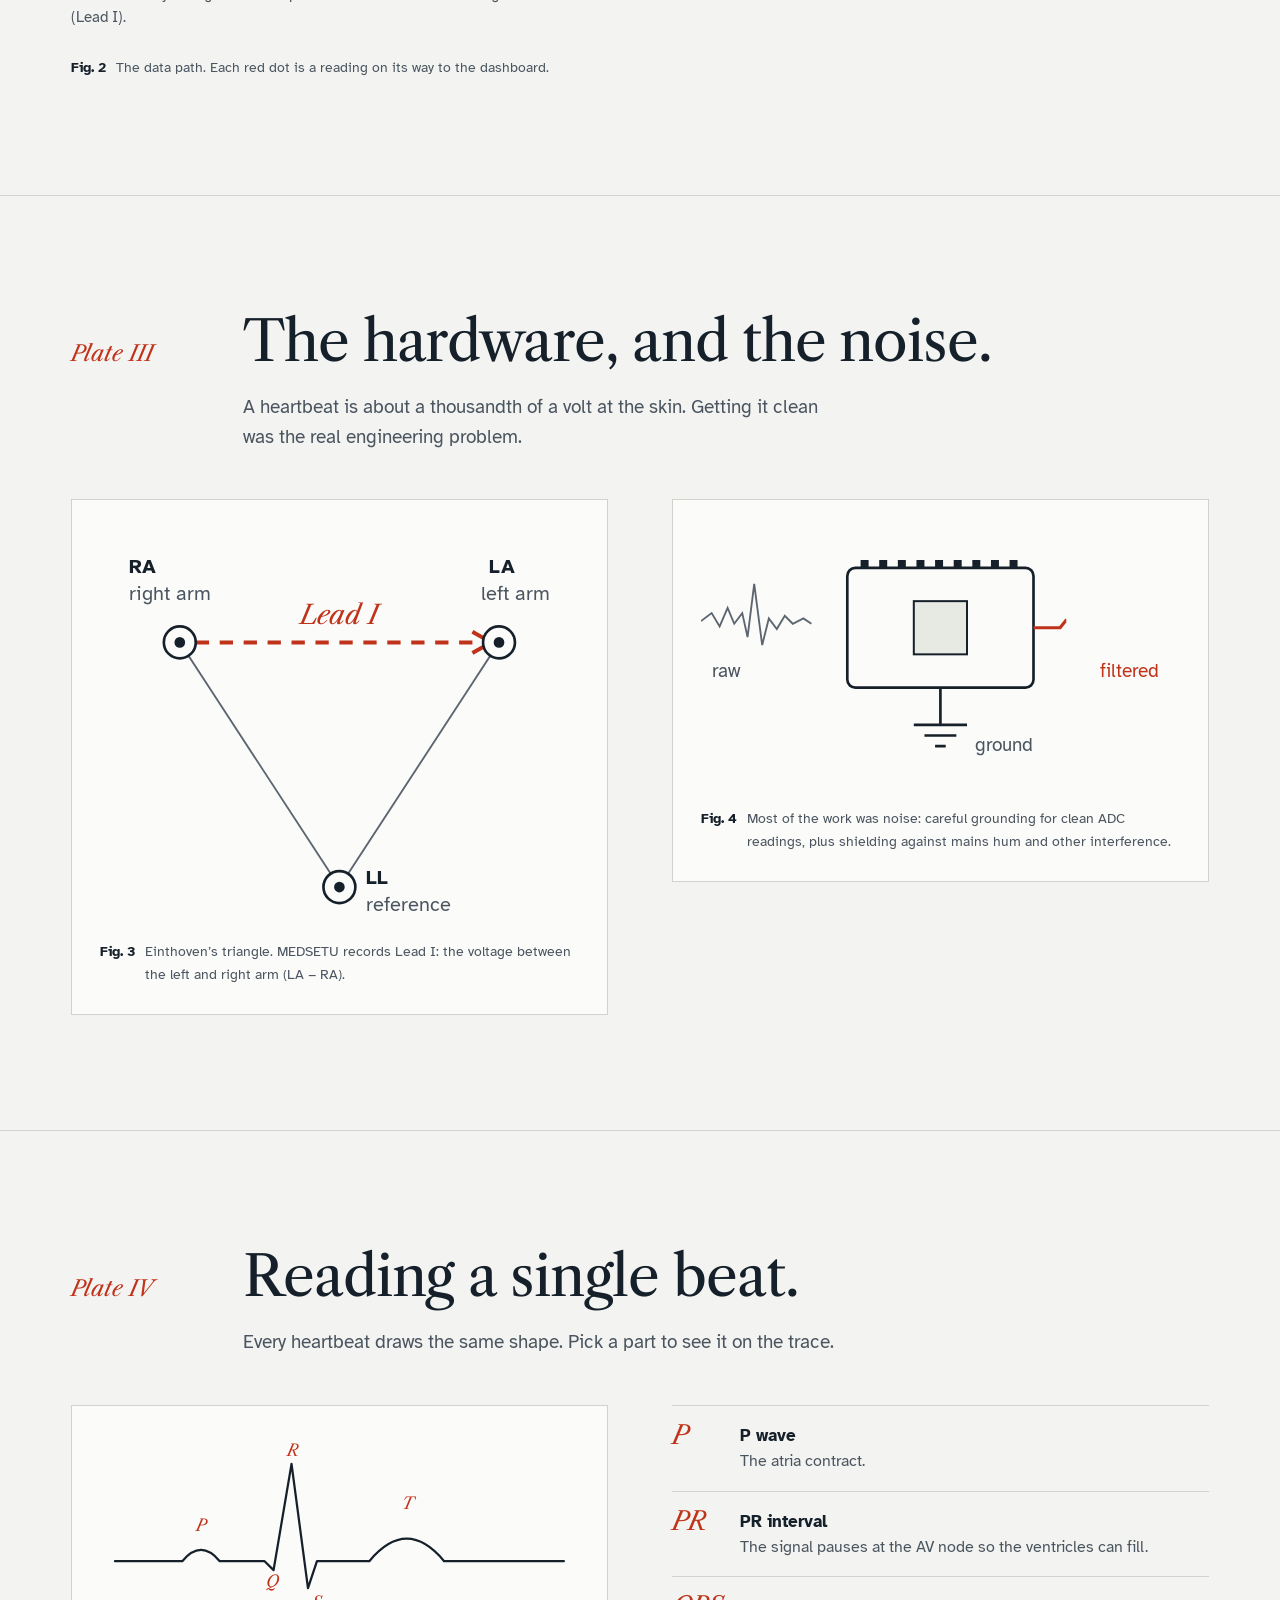
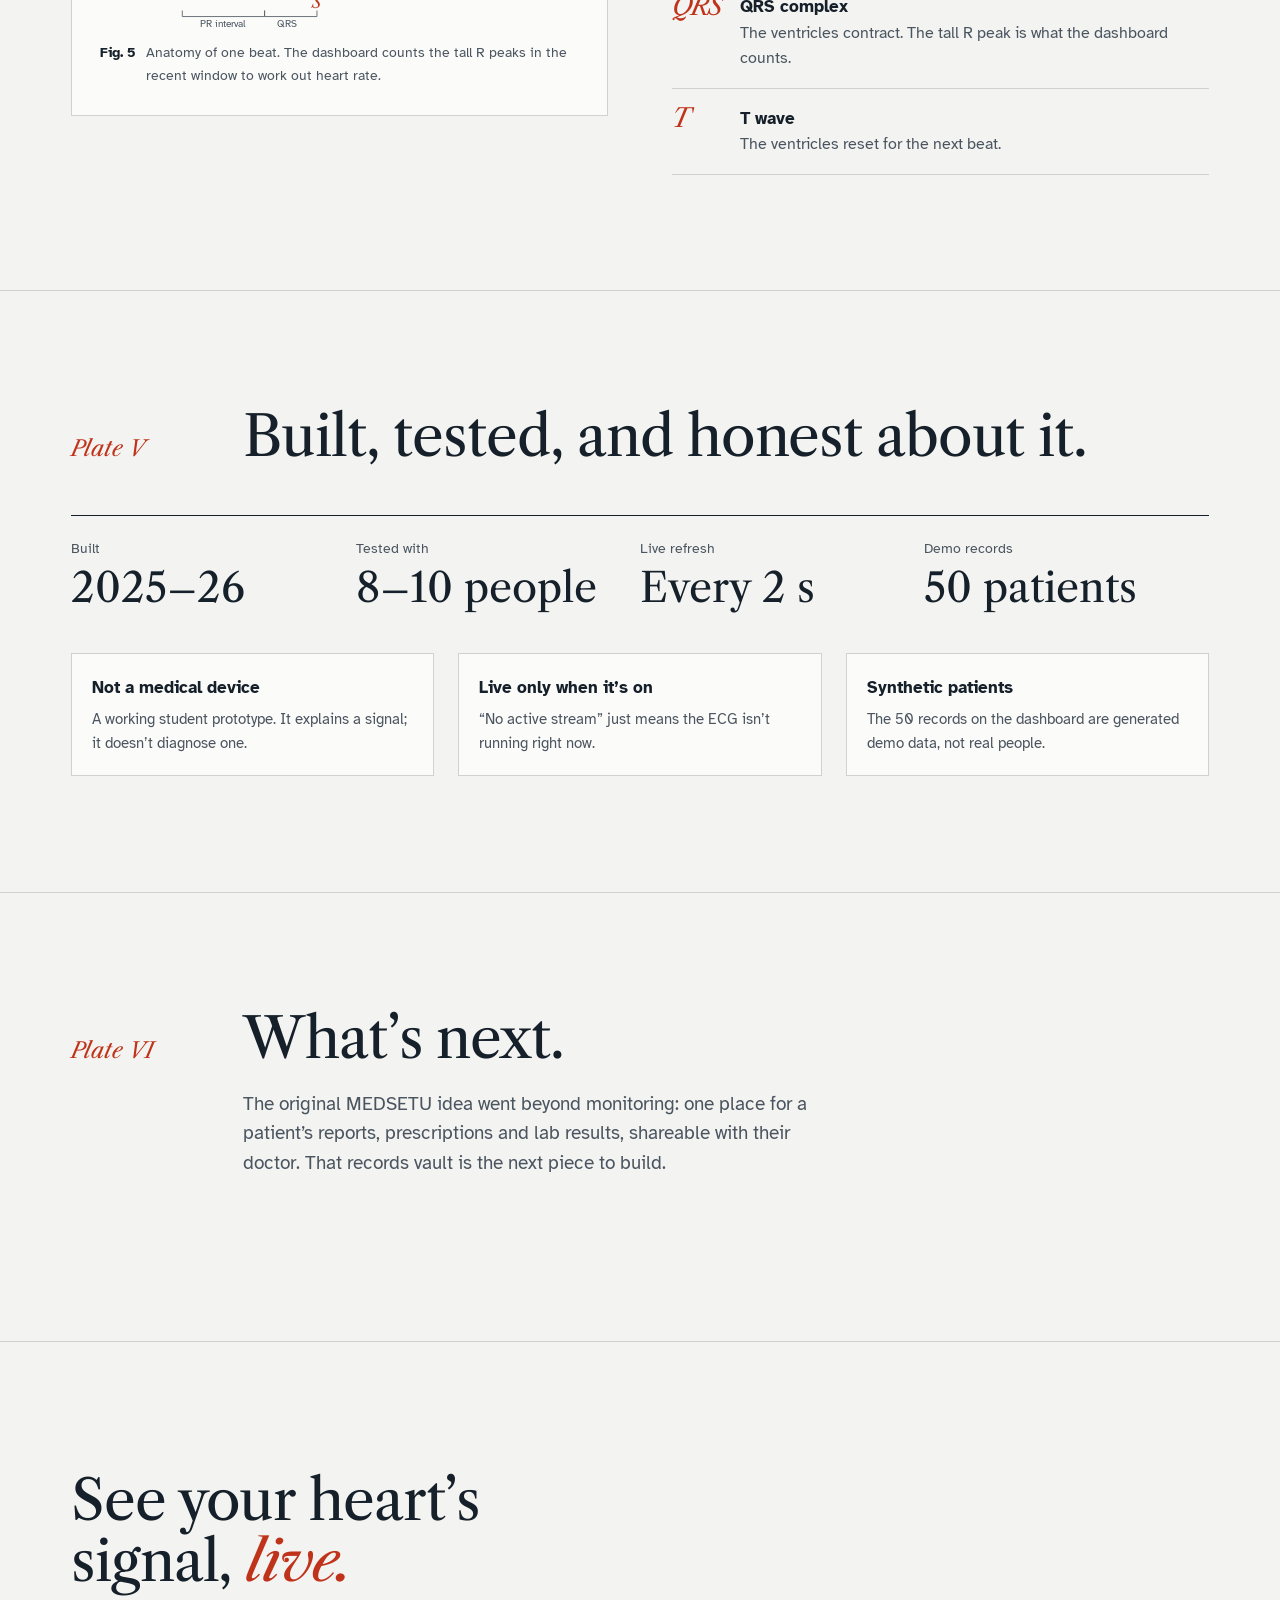
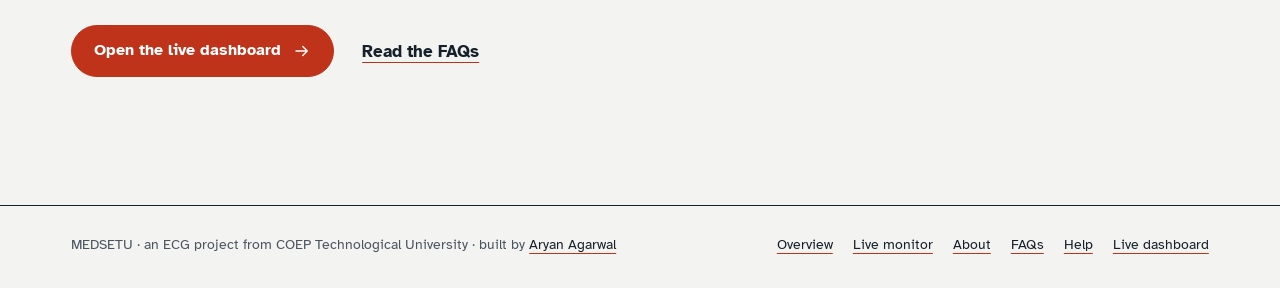
==== commit dd8e6c55: "Rebuild as an anatomical-atlas project site with animated SVG figures Replaces the portfolio-style r" ====
--- a/index.html
+++ b/index.html
@@ -3,117 +3,161 @@
 <head>
 <meta charset="UTF-8">
 <meta name="viewport" content="width=device-width, initial-scale=1.0">
-<title>MEDSETU · Real-time ECG and medical records</title>
-<meta name="description" content="MEDSETU brings real-time ECG monitoring and your medical records into one place.">
-<meta name="theme-color" content="#f7f4ee">
-<link rel="icon" href="data:image/svg+xml,%3Csvg xmlns='http://www.w3.org/2000/svg' viewBox='0 0 64 36'%3E%3Cpath d='M2 20h14l5-9 7 22 8-31 6 18h20' fill='none' stroke='%232a26ee' stroke-width='5' stroke-linejoin='round' stroke-linecap='round'/%3E%3C/svg%3E">
+<title>MEDSETU · An ECG, from electrode to browser</title>
+<meta name="description" content="MEDSETU: an Arduino ECG streamed live to a web dashboard, with AI-written readings. A COEP Technological University project.">
+<meta name="theme-color" content="#f3f4f1">
+<link rel="icon" href="data:image/svg+xml,%3Csvg xmlns='http://www.w3.org/2000/svg' viewBox='0 0 40 40'%3E%3Ccircle cx='20' cy='20' r='18.5' fill='%23f3f4f1' stroke='%23c0331b' stroke-width='2'/%3E%3Cpath d='M5 22h7l2-3 2 3h2l2 3 3-15 3 18 2-6h2l2-2 2 2h3' fill='none' stroke='%23c0331b' stroke-width='2.4' stroke-linejoin='round'/%3E%3C/svg%3E">
 <link rel="preconnect" href="https://fonts.googleapis.com">
 <link rel="preconnect" href="https://fonts.gstatic.com" crossorigin>
-<link href="https://fonts.googleapis.com/css2?family=Barlow+Condensed:wght@800&family=Public+Sans:wght@400;500;600&display=swap" rel="stylesheet">
-<link rel="stylesheet" href="./assets/medsetu.css">
+<link href="https://fonts.googleapis.com/css2?family=Atkinson+Hyperlegible:wght@400;700&family=Libre+Caslon+Text:ital,wght@0,400;1,400&display=swap" rel="stylesheet">
+<link rel="stylesheet" href="./assets/atlas.css">
 </head>
 <body>
 <a class="skip" href="#main">Skip to content</a>
 <header class="site-header">
   <div class="wrap bar">
-    <a href="./index.html" class="brand" aria-label="MEDSETU home"><svg viewBox="0 0 64 36" fill="none" aria-hidden="true"><path pathLength="1" d="M2 20h14l5-9 7 22 8-31 6 18h20" stroke="currentColor" stroke-width="4.5" stroke-linejoin="round" stroke-linecap="round" style="stroke-dasharray:1"/></svg>MEDSETU</a>
-    <nav class="nav" id="site-nav" aria-label="Main"><a href="./index.html" aria-current="page">Home</a><a href="./health-monitoring.html">Health Monitoring</a><a href="./upload-documents.html">Upload Documents</a><a href="./access-documents.html">Access Documents</a><a href="./about.html">About</a><a href="./help.html">Help</a><a href="./faqs.html">FAQs</a><a href="./review.html">Review</a></nav>
-    <div class="header-actions">
-      <a href="./login.html" class="btn btn-sm">Login <svg class="ico" viewBox="0 0 24 24" fill="none" aria-hidden="true"><path d="M7 17 17 7m0 0H8m9 0v9" stroke="currentColor" stroke-width="1.8" stroke-linecap="square"/></svg></a>
-      <button class="menu-btn" type="button" aria-controls="site-nav" aria-expanded="false" aria-label="Open menu"><svg viewBox="0 0 24 24" fill="none" aria-hidden="true"><path d="M3 7h18M3 12h18M3 17h18" stroke="currentColor" stroke-width="1.8"/></svg></button>
+    <a href="./index.html" class="brand" aria-label="MEDSETU overview"><svg viewBox="0 0 40 40" fill="none" aria-hidden="true"><circle cx="20" cy="20" r="18.5" stroke="currentColor" stroke-width="1.5"/><path d="M5 22h7l2-3 2 3h2l2 3 3-15 3 18 2-6h2l2-2 2 2h3" stroke="currentColor" stroke-width="2" stroke-linejoin="round" stroke-linecap="round"/></svg>MEDSETU</a>
+    <nav class="nav" id="site-nav" aria-label="Main"><a href="./index.html" aria-current="page">Overview</a><a href="./health-monitoring.html">Live monitor</a><a href="./about.html">About</a><a href="./faqs.html">FAQs</a><a href="./help.html">Help</a></nav>
+    <div style="display:flex;gap:10px;align-items:center">
+      <a href="https://medsetuecg.vercel.app/dashboard.html" target="_blank" rel="noopener" class="btn btn-red btn-sm">Live dashboard <svg class="ico" viewBox="0 0 24 24" fill="none" aria-hidden="true"><path d="M4 12h15m0 0-6-6m6 6-6 6" stroke="currentColor" stroke-width="1.8" stroke-linecap="round" stroke-linejoin="round"/></svg></a>
+      <button class="menu-btn" type="button" aria-controls="site-nav" aria-expanded="false" aria-label="Open menu"><svg viewBox="0 0 24 24" fill="none" aria-hidden="true"><path d="M4 8h16M4 16h16" stroke="currentColor" stroke-width="1.8" stroke-linecap="round"/></svg></button>
     </div>
   </div>
 </header>
 <main id="main">
 
-<section class="hero wrap">
-  <div class="hero-grid">
-    <div>
-      <h1 class="display display-xl">Your heart,<br><span class="blue">on record.</span></h1>
-      <p class="lede">MEDSETU bridges patients and doctors: real-time ECG monitoring, plus one secure home for reports, prescriptions and lab results.</p>
-      <div class="hero-actions">
-        <a href="./login.html" class="btn btn-solid">Log in <svg class="ico" viewBox="0 0 24 24" fill="none" aria-hidden="true"><path d="M7 17 17 7m0 0H8m9 0v9" stroke="currentColor" stroke-width="1.8" stroke-linecap="square"/></svg></a>
-        <a href="./health-monitoring.html" class="link-under">See health monitoring <svg class="ico" viewBox="0 0 24 24" fill="none" aria-hidden="true"><path d="M7 17 17 7m0 0H8m9 0v9" stroke="currentColor" stroke-width="1.8" stroke-linecap="square"/></svg></a>
-      </div>
+<section class="hero"><div class="wrap hero-grid">
+  <div>
+    <h1 class="serif h-xl">An ECG, from <em>electrode</em> to browser.</h1>
+    <p class="lede">MEDSETU reads the heart&rsquo;s electrical signal with an Arduino ECG, cleans it, streams it to the web and draws it live, with an AI-written reading on request.</p>
+    <div class="actions">
+      <a href="https://medsetuecg.vercel.app/dashboard.html" target="_blank" rel="noopener" class="btn btn-red">Open the live dashboard <svg class="ico" viewBox="0 0 24 24" fill="none" aria-hidden="true"><path d="M4 12h15m0 0-6-6m6 6-6 6" stroke="currentColor" stroke-width="1.8" stroke-linecap="round" stroke-linejoin="round"/></svg></a>
+      <a href="#pipeline" class="link">See how it works</a>
     </div>
-    <figure class="sticker reveal">
-      <img src="./assets/hero.jpg" alt="A patient wearing ECG electrodes at home while a doctor reviews the trace on a monitor" width="900" height="900">
-      <figcaption><span>Live ECG</span><span>Lead I</span></figcaption>
-    </figure>
+    <p class="status-line"><i></i>Live when the device is running. Recorded demo patients are always available.</p>
   </div>
-  <div class="hero-trace"><svg class="trace " viewBox="0 0 1200 110" preserveAspectRatio="none" aria-hidden="true"><path pathLength="1" d="M0,70 L120,70 L134,62 L146,70 L166,70 L172,80 L180,12 L189,96 L196,70 L220,70 L238,54 L260,70 L460,70 L474,62 L486,70 L506,70 L512,80 L520,12 L529,96 L536,70 L560,70 L578,54 L600,70 L800,70 L814,62 L826,70 L846,70 L852,80 L860,12 L869,96 L876,70 L900,70 L918,54 L940,70 L1200,70"/><circle class="beat" cx="860" cy="12" r="5"/></svg></div>
-</section>
-
-<section class="section wrap">
-  <div class="section-head reveal">
-    <h2 class="display display-lg">Three things,<br>done properly.</h2>
-    <p>Everything a patient or a doctor needs, a click from the home page.</p>
-  </div>
-  <div class="rows">
-    <a class="row-link reveal" href="./health-monitoring.html">
-      <img src="./assets/monitor.jpg" alt="" loading="lazy">
-      <h3>Health monitoring</h3>
-      <p class="row-text muted">Track, analyse and access your ECG in real time, from anywhere.</p>
-      <span class="go"><svg class="ico" viewBox="0 0 24 24" fill="none" aria-hidden="true"><path d="M7 17 17 7m0 0H8m9 0v9" stroke="currentColor" stroke-width="1.8" stroke-linecap="square"/></svg></span>
-    </a>
-    <a class="row-link reveal" href="./upload-documents.html">
-      <img src="./assets/doctor.jpg" alt="" loading="lazy">
-      <h3>Upload documents</h3>
-      <p class="row-text muted">Store reports, prescriptions and lab results as PDF, JPEG or PNG.</p>
-      <span class="go"><svg class="ico" viewBox="0 0 24 24" fill="none" aria-hidden="true"><path d="M7 17 17 7m0 0H8m9 0v9" stroke="currentColor" stroke-width="1.8" stroke-linecap="square"/></svg></span>
-    </a>
-    <a class="row-link reveal" href="./access-documents.html">
-      <img src="./assets/hospital.jpg" alt="" loading="lazy">
-      <h3>Access documents</h3>
-      <p class="row-text muted">Open your records whenever you need them, and bring them to every appointment.</p>
-      <span class="go"><svg class="ico" viewBox="0 0 24 24" fill="none" aria-hidden="true"><path d="M7 17 17 7m0 0H8m9 0v9" stroke="currentColor" stroke-width="1.8" stroke-linecap="square"/></svg></span>
-    </a>
-  </div>
-</section>
-
-<section class="band">
-  <div class="wrap section">
-    <div class="band-grid">
-      <h2 class="display display-lg reveal">Built at COEP.<br><span class="soft">Built for every clinic.</span></h2>
-      <div class="reveal">
-        <p class="lede">MEDSETU began at COEP Technological University to fix two problems: patients can&rsquo;t see their health data in real time, and their records are scattered across hospitals, inboxes and paper files.</p>
-        <p style="margin-top:28px"><a href="./about.html" class="link-under">Read the story <svg class="ico" viewBox="0 0 24 24" fill="none" aria-hidden="true"><path d="M7 17 17 7m0 0H8m9 0v9" stroke="currentColor" stroke-width="1.8" stroke-linecap="square"/></svg></a></p>
-      </div>
-    </div>
-    <dl class="facts reveal">
-      <div><dt>Signal</dt><dd>ECG, Lead I</dd></div>
-      <div><dt>Hardware</dt><dd>Arduino ECG prototype</dd></div>
-      <div><dt>Records</dt><dd>PDF, JPEG, PNG</dd></div>
-      <div><dt>Portals</dt><dd>Patient &amp; doctor</dd></div>
-    </dl>
-  </div>
-</section>
-
-<section class="section wrap">
-  <div class="section-head reveal">
-    <h2 class="display display-lg">Questions?</h2>
-    <p>Answers about monitoring, documents, accounts and privacy, all in one place.</p>
-  </div>
-  <div class="hero-actions reveal" style="margin-top:0">
-    <a href="./faqs.html" class="btn btn-solid">Read the FAQs <svg class="ico" viewBox="0 0 24 24" fill="none" aria-hidden="true"><path d="M7 17 17 7m0 0H8m9 0v9" stroke="currentColor" stroke-width="1.8" stroke-linecap="square"/></svg></a>
-    <a href="./help.html" class="link-under">Get help <svg class="ico" viewBox="0 0 24 24" fill="none" aria-hidden="true"><path d="M7 17 17 7m0 0H8m9 0v9" stroke="currentColor" stroke-width="1.8" stroke-linecap="square"/></svg></a>
-  </div>
-</section>
+  <figure class="figure reveal">
+  <div class="fig-head"><span class="plate-no">Plate I</span><span>The conducting system</span></div>
+  <svg class="heart" data-anim viewBox="0 0 420 360" role="img" aria-labelledby="heart-t heart-d">
+    <title id="heart-t">How an electrical impulse travels through the heart</title>
+    <desc id="heart-d">A schematic heart. A pulse starts at the SA node, pauses at the AV node, then runs down the bundle of His into the Purkinje fibres while the atria and then the ventricles light up.</desc>
+    <defs>
+      <path id="hs" d="M120 120 C100 170 110 240 170 290 C205 318 235 332 252 334 C275 320 320 270 340 210 C355 165 345 120 315 100 C290 84 255 86 232 100 C215 86 180 82 160 92 C140 100 126 108 120 120 Z"/>
+      <clipPath id="atria"><rect x="0" y="0" width="420" height="166"/></clipPath>
+      <clipPath id="vents"><rect x="0" y="166" width="420" height="200"/></clipPath>
+      <path id="p-main" d="M160 112 L226 162 L232 205"/>
+      <path id="p-left" d="M232 205 C238 262 244 300 252 322 C285 300 318 255 332 196"/>
+      <path id="p-right" d="M232 205 C222 255 208 290 200 302 C168 286 140 242 126 182"/>
+    </defs>
+    <use href="#hs" class="chamber" clip-path="url(#atria)"><animate attributeName="opacity" dur="1.6s" repeatCount="indefinite" values="0;0.2;0;0" keyTimes="0;0.1;0.24;1"/></use>
+    <use href="#hs" class="chamber" clip-path="url(#vents)"><animate attributeName="opacity" dur="1.6s" repeatCount="indefinite" values="0;0;0.22;0.06;0" keyTimes="0;0.38;0.52;0.76;1"/></use>
+    <path d="M150 104 V36" stroke="#16202a" stroke-width="22" fill="none"/><path d="M150 106 V36" stroke="#fbfbf9" stroke-width="18" fill="none"/>
+    <path d="M232 104 C230 58 252 38 282 40 C308 42 322 60 322 92" stroke="#16202a" stroke-width="24" fill="none"/>
+    <path d="M232 106 C230 58 252 38 282 40 C308 42 322 60 322 94" stroke="#fbfbf9" stroke-width="20" fill="none"/>
+    <use href="#hs" class="wall"/>
+    <path class="wall" d="M118 160 C180 172 270 170 344 156" stroke-dasharray="2 6"/>
+    <path class="wall" d="M228 100 L230 160" stroke-width="1.2"/>
+    <path class="wall" d="M232 168 C236 220 242 280 252 332" stroke-width="1.4"/>
+    <text x="150" y="30" text-anchor="middle" font-family="Atkinson Hyperlegible, sans-serif" font-size="12" fill="#5d6670">vena cava</text>
+    <text x="300" y="26" text-anchor="middle" font-family="Atkinson Hyperlegible, sans-serif" font-size="12" fill="#5d6670">aorta</text>
+    <use href="#p-main" class="path"/><use href="#p-left" class="path"/><use href="#p-right" class="path"/>
+    <path class="path" d="M332 196 l12 -8 M318 240 l16 2 M126 182 l-12 -8 M140 232 l-16 2 M278 292 l10 10 M176 292 l-10 10"/>
+    <circle class="node" cx="160" cy="112" r="8"/>
+    <circle class="node" cx="226" cy="162" r="8"/>
+    <circle class="pulse" r="6"><animateMotion dur="1.6s" repeatCount="indefinite" calcMode="linear" keyPoints="0;0.66;0.66;1;1" keyTimes="0;0.16;0.3;0.38;1"><mpath href="#p-main"/></animateMotion><animate attributeName="opacity" dur="1.6s" repeatCount="indefinite" values="1;1;0;0" keyTimes="0;0.38;0.39;1"/></circle>
+    <circle class="pulse" r="5"><animateMotion dur="1.6s" repeatCount="indefinite" calcMode="linear" keyPoints="0;0;1;1" keyTimes="0;0.38;0.54;1"><mpath href="#p-left"/></animateMotion><animate attributeName="opacity" dur="1.6s" repeatCount="indefinite" values="0;0;1;0;0" keyTimes="0;0.37;0.38;0.56;1"/></circle>
+    <circle class="pulse" r="5"><animateMotion dur="1.6s" repeatCount="indefinite" calcMode="linear" keyPoints="0;0;1;1" keyTimes="0;0.38;0.54;1"><mpath href="#p-right"/></animateMotion><animate attributeName="opacity" dur="1.6s" repeatCount="indefinite" values="0;0;1;0;0" keyTimes="0;0.37;0.38;0.56;1"/></circle>
+    <line class="lead" x1="152" y1="112" x2="78" y2="112"/><text class="callout" x="62" y="118">1</text>
+    <line class="lead" x1="234" y1="162" x2="372" y2="132"/><text class="callout" x="378" y="136">2</text>
+    <line class="lead" x1="234" y1="196" x2="372" y2="196"/><text class="callout" x="378" y="202">3</text>
+    <line class="lead" x1="140" y1="232" x2="78" y2="252"/><text class="callout" x="62" y="260">4</text>
+  </svg>
+  <svg class="strip" data-anim viewBox="0 0 420 110" role="img" aria-label="ECG strip drawing one heartbeat: P wave, QRS complex, T wave" style="margin-top:14px">
+    <line class="grid-minor" x1="0" y1="0" x2="0" y2="110"/><line class="grid-minor" x1="10" y1="0" x2="10" y2="110"/><line class="grid-minor" x1="20" y1="0" x2="20" y2="110"/><line class="grid-minor" x1="30" y1="0" x2="30" y2="110"/><line class="grid-minor" x1="40" y1="0" x2="40" y2="110"/><line class="grid-minor" x1="50" y1="0" x2="50" y2="110"/><line class="grid-minor" x1="60" y1="0" x2="60" y2="110"/><line class="grid-minor" x1="70" y1="0" x2="70" y2="110"/><line class="grid-minor" x1="80" y1="0" x2="80" y2="110"/><line class="grid-minor" x1="90" y1="0" x2="90" y2="110"/><line class="grid-minor" x1="100" y1="0" x2="100" y2="110"/><line class="grid-minor" x1="110" y1="0" x2="110" y2="110"/><line class="grid-minor" x1="120" y1="0" x2="120" y2="110"/><line class="grid-minor" x1="130" y1="0" x2="130" y2="110"/><line class="grid-minor" x1="140" y1="0" x2="140" y2="110"/><line class="grid-minor" x1="150" y1="0" x2="150" y2="110"/><line class="grid-minor" x1="160" y1="0" x2="160" y2="110"/><line class="grid-minor" x1="170" y1="0" x2="170" y2="110"/><line class="grid-minor" x1="180" y1="0" x2="180" y2="110"/><line class="grid-minor" x1="190" y1="0" x2="190" y2="110"/><line class="grid-minor" x1="200" y1="0" x2="200" y2="110"/><line class="grid-minor" x1="210" y1="0" x2="210" y2="110"/><line class="grid-minor" x1="220" y1="0" x2="220" y2="110"/><line class="grid-minor" x1="230" y1="0" x2="230" y2="110"/><line class="grid-minor" x1="240" y1="0" x2="240" y2="110"/><line class="grid-minor" x1="250" y1="0" x2="250" y2="110"/><line class="grid-minor" x1="260" y1="0" x2="260" y2="110"/><line class="grid-minor" x1="270" y1="0" x2="270" y2="110"/><line class="grid-minor" x1="280" y1="0" x2="280" y2="110"/><line class="grid-minor" x1="290" y1="0" x2="290" y2="110"/><line class="grid-minor" x1="300" y1="0" x2="300" y2="110"/><line class="grid-minor" x1="310" y1="0" x2="310" y2="110"/><line class="grid-minor" x1="320" y1="0" x2="320" y2="110"/><line class="grid-minor" x1="330" y1="0" x2="330" y2="110"/><line class="grid-minor" x1="340" y1="0" x2="340" y2="110"/><line class="grid-minor" x1="350" y1="0" x2="350" y2="110"/><line class="grid-minor" x1="360" y1="0" x2="360" y2="110"/><line class="grid-minor" x1="370" y1="0" x2="370" y2="110"/><line class="grid-minor" x1="380" y1="0" x2="380" y2="110"/><line class="grid-minor" x1="390" y1="0" x2="390" y2="110"/><line class="grid-minor" x1="400" y1="0" x2="400" y2="110"/><line class="grid-minor" x1="410" y1="0" x2="410" y2="110"/><line class="grid-minor" x1="420" y1="0" x2="420" y2="110"/><line class="grid-minor" x1="0" y1="0" x2="420" y2="0"/><line class="grid-minor" x1="0" y1="10" x2="420" y2="10"/><line class="grid-minor" x1="0" y1="20" x2="420" y2="20"/><line class="grid-minor" x1="0" y1="30" x2="420" y2="30"/><line class="grid-minor" x1="0" y1="40" x2="420" y2="40"/><line class="grid-minor" x1="0" y1="50" x2="420" y2="50"/><line class="grid-minor" x1="0" y1="60" x2="420" y2="60"/><line class="grid-minor" x1="0" y1="70" x2="420" y2="70"/><line class="grid-minor" x1="0" y1="80" x2="420" y2="80"/><line class="grid-minor" x1="0" y1="90" x2="420" y2="90"/><line class="grid-minor" x1="0" y1="100" x2="420" y2="100"/><line class="grid-minor" x1="0" y1="110" x2="420" y2="110"/><line class="grid-major" x1="0" y1="0" x2="0" y2="110"/><line class="grid-major" x1="50" y1="0" x2="50" y2="110"/><line class="grid-major" x1="100" y1="0" x2="100" y2="110"/><line class="grid-major" x1="150" y1="0" x2="150" y2="110"/><line class="grid-major" x1="200" y1="0" x2="200" y2="110"/><line class="grid-major" x1="250" y1="0" x2="250" y2="110"/><line class="grid-major" x1="300" y1="0" x2="300" y2="110"/><line class="grid-major" x1="350" y1="0" x2="350" y2="110"/><line class="grid-major" x1="400" y1="0" x2="400" y2="110"/><line class="grid-major" x1="0" y1="10" x2="420" y2="10"/><line class="grid-major" x1="0" y1="60" x2="420" y2="60"/><line class="grid-major" x1="0" y1="110" x2="420" y2="110"/>
+    <path class="trace" d="M0 62 L40 62 Q55 50 70 52 Q85 50 96 62 L164 62 L172 68 L186 14 L196 84 L204 62 L262 62 Q290 38 318 62 L420 62" pathLength="1" stroke-dasharray="1" stroke-dashoffset="1">
+      <animate attributeName="stroke-dashoffset" dur="1.6s" repeatCount="indefinite" values="1;0;0" keyTimes="0;0.85;1"/>
+      <animate attributeName="opacity" dur="1.6s" repeatCount="indefinite" values="1;1;0" keyTimes="0;0.9;1"/>
+    </path>
+    <text class="wave-label" x="64" y="40">P</text><text class="wave-label" x="176" y="104">QRS</text><text class="wave-label" x="284" y="30">T</text>
+  </svg>
+  <ol class="legend"><li>SA node: the heart&rsquo;s pacemaker</li><li>AV node: a deliberate pause</li><li>Bundle of His</li><li>Purkinje fibres</li></ol>
+  <figcaption class="figcap"><b>Fig. 1</b><span>One heartbeat. The impulse (red) fires, pauses at the AV node, then spreads through the ventricles: that sequence is exactly what the ECG strip records.</span></figcaption>
+</figure>
+</div></section>
+<section class="plate" id="pipeline"><div class="wrap">
+  <div class="plate-head reveal"><span class="plate-no">Plate II</span><h2 class="serif h-lg">From skin to screen, in six steps.</h2><p class="lede">Every part of the pipeline was built for this project: the hardware, the filtering, the streaming and the dashboard.</p></div>
+  <div style="position:relative"><div class="wire" aria-hidden="true"><span class="packet"></span><span class="packet"></span><span class="packet"></span></div><ol class="pipeline"><li class="station reveal" data-delay="0"><div class="icon"><svg viewBox="0 0 64 64" fill="none" aria-hidden="true"><circle cx="16" cy="18" r="8" stroke="currentColor" stroke-width="2"/><circle cx="48" cy="18" r="8" stroke="currentColor" stroke-width="2"/><circle cx="32" cy="50" r="8" stroke="currentColor" stroke-width="2"/><circle class="hot" cx="16" cy="18" r="3" fill="currentColor"><animate attributeName="r" values="2;4;2" dur="1.6s" repeatCount="indefinite"/></circle><circle class="hot" cx="48" cy="18" r="3" fill="currentColor"><animate attributeName="r" values="2;4;2" dur="1.6s" begin="0.2s" repeatCount="indefinite"/></circle><circle cx="32" cy="50" r="3" fill="currentColor"/><path d="M24 18h16" stroke="currentColor" stroke-width="1.5" stroke-dasharray="3 3"/></svg></div><span class="step">01</span><h3>Electrodes</h3><p>Skin electrodes on the right and left arm pick up the heart&rsquo;s tiny voltage (Lead I).</p></li><li class="station reveal" data-delay="80"><div class="icon"><svg viewBox="0 0 64 64" fill="none" aria-hidden="true"><rect x="6" y="14" width="52" height="36" rx="3" stroke="currentColor" stroke-width="2"/><rect x="24" y="24" width="16" height="16" stroke="currentColor" stroke-width="2"/><path d="M12 10v4M18 10v4M24 10v4M30 10v4M36 10v4M42 10v4M48 10v4M54 10v4M12 50v4M18 50v4M24 50v4" stroke="currentColor" stroke-width="2"/><circle class="hot" cx="50" cy="22" r="2.5" fill="currentColor"><animate attributeName="opacity" values="1;0.15;1" dur="0.8s" repeatCount="indefinite"/></circle></svg></div><span class="step">02</span><h3>Arduino ECG</h3><p>The prototype board amplifies the signal and samples it with its ADC.</p></li><li class="station reveal" data-delay="160"><div class="icon"><svg viewBox="0 0 64 64" fill="none" aria-hidden="true"><rect x="6" y="10" width="52" height="44" rx="3" stroke="currentColor" stroke-width="2"/><path d="M6 20h52" stroke="currentColor" stroke-width="2"/><path d="M12 36l4-6 3 9 3-11 3 12 3-7 2 3h6" stroke="currentColor" stroke-width="1.6" stroke-linejoin="round" opacity="0.45"/><path class="hot" d="M38 37h6l2-6 3 12 2-6h5" stroke="currentColor" stroke-width="2.2" stroke-linejoin="round"/><path d="M33 33l3 4-3 4" stroke="currentColor" stroke-width="1.6"/></svg></div><span class="step">03</span><h3>Python filter</h3><p>A script cleans the noise and streams the filtered readings to the web.</p></li><li class="station reveal" data-delay="240"><div class="icon"><svg viewBox="0 0 64 64" fill="none" aria-hidden="true"><rect x="10" y="8" width="44" height="48" rx="3" stroke="currentColor" stroke-width="2"/><path d="M10 20h44M10 32h44M10 44h44M26 8v48" stroke="currentColor" stroke-width="1.5"/><rect class="hot" x="27" y="45" width="26" height="10" fill="currentColor" opacity="0.25"><animate attributeName="y" values="45;21;45" keyTimes="0;0.5;1" dur="3s" repeatCount="indefinite"/></rect></svg></div><span class="step">04</span><h3>Google Sheet</h3><p>Each reading lands as a timestamped row the dashboard can fetch.</p></li><li class="station reveal" data-delay="320"><div class="icon"><svg viewBox="0 0 64 64" fill="none" aria-hidden="true"><rect x="4" y="10" width="56" height="40" rx="3" stroke="currentColor" stroke-width="2"/><path d="M24 56h16M32 50v6" stroke="currentColor" stroke-width="2"/><path class="hot" d="M8 32h10l3-5 3 5h4l3-14 4 22 3-8h5l3-3 3 3h7" stroke="currentColor" stroke-width="2" stroke-linejoin="round" pathLength="1" stroke-dasharray="1" stroke-dashoffset="1"><animate attributeName="stroke-dashoffset" values="1;0;0" keyTimes="0;0.7;1" dur="1.6s" repeatCount="indefinite"/></path></svg></div><span class="step">05</span><h3>Live dashboard</h3><p>The browser checks for new rows every 2 seconds and redraws the trace.</p></li><li class="station reveal" data-delay="400"><div class="icon"><svg viewBox="0 0 64 64" fill="none" aria-hidden="true"><path d="M14 6h26l10 10v42H14z" stroke="currentColor" stroke-width="2" stroke-linejoin="round"/><path d="M40 6v10h10" stroke="currentColor" stroke-width="2"/><path d="M20 28h22M20 36h22M20 44h14" stroke="currentColor" stroke-width="1.6"/><path class="hot" d="M46 40c0 6 2 8 8 8-6 0-8 2-8 8 0-6-2-8-8-8 6 0 8-2 8-8z" fill="currentColor"><animateTransform attributeName="transform" type="rotate" values="0 46 48;90 46 48" dur="3s" repeatCount="indefinite"/></path></svg></div><span class="step">06</span><h3>AI report</h3><p>On request, Gemini writes a plain-language reading, downloadable as a PDF.</p></li></ol></div><p class="figcap reveal" style="margin-top:28px"><b>Fig. 2</b><span>The data path. Each red dot is a reading on its way to the dashboard.</span></p>
+</div></section>
+<section class="plate"><div class="wrap">
+  <div class="plate-head reveal"><span class="plate-no">Plate III</span><h2 class="serif h-lg">The hardware, and the noise.</h2><p class="lede">A heartbeat is about a thousandth of a volt at the skin. Getting it clean was the real engineering problem.</p></div>
+  <div class="split"><figure class="figure reveal">
+  <svg class="einthoven" viewBox="0 0 360 300" role="img" aria-label="Einthoven's triangle: electrodes on the right arm, left arm and left leg. Lead I runs from right arm to left arm.">
+    <path class="edge" d="M60 86 L180 270 L300 86"/>
+    <path class="lead1" d="M72 86 L288 86"/>
+    <path d="M280 78 L294 86 L280 94" fill="none" stroke="#c0331b" stroke-width="3"/>
+    <circle class="vertex" cx="60" cy="86" r="12"/><circle class="vertex" cx="300" cy="86" r="12"/><circle class="vertex" cx="180" cy="270" r="12"/>
+    <circle cx="60" cy="86" r="4" fill="#16202a"/><circle cx="300" cy="86" r="4" fill="#16202a"/><circle cx="180" cy="270" r="4" fill="#16202a"/>
+    <text x="22" y="34">RA</text><text class="soft" x="22" y="54">right arm</text>
+    <text x="312" y="34" text-anchor="end">LA</text><text class="soft" x="338" y="54" text-anchor="end">left arm</text>
+    <text x="200" y="268">LL</text><text class="soft" x="200" y="288">reference</text>
+    <text class="ital" x="180" y="72" text-anchor="middle">Lead I</text>
+  </svg>
+  <figcaption class="figcap"><b>Fig. 3</b><span>Einthoven&rsquo;s triangle. MEDSETU records Lead I: the voltage between the left and right arm (LA &minus; RA).</span></figcaption>
+</figure><figure class="figure reveal" data-delay="120">
+  <svg class="board" data-anim viewBox="0 0 360 200" role="img" aria-label="Noisy raw signal enters the board; a clean filtered trace comes out. The board is grounded.">
+    <path class="noise" d="M0 70 l8 -6 6 10 6 -14 5 12 6 -8 4 18 5 -40 6 46 5 -20 6 8 6 -10 6 6 8 -4 6 4"/>
+    <rect class="pcb" x="110" y="30" width="140" height="90" rx="6"/>
+    <rect class="chip" x="160" y="55" width="40" height="40"/>
+    <path class="pin" d="M120 24h6v6h-6zM134 24h6v6h-6zM148 24h6v6h-6zM162 24h6v6h-6zM176 24h6v6h-6zM190 24h6v6h-6zM204 24h6v6h-6zM218 24h6v6h-6zM232 24h6v6h-6z"/>
+    <path class="clean" d="M250 75 h20 l4 -5 4 5 h6 l4 -26 5 40 4 -14 h8 l6 -8 6 8 h43" pathLength="1" stroke-dasharray="1" stroke-dashoffset="1"><animate attributeName="stroke-dashoffset" values="1;0;0" keyTimes="0;0.6;1" dur="2.4s" repeatCount="indefinite"/></path>
+    <path class="gnd" d="M180 120 v28 M160 148 h40 M168 156 h24 M176 164 h8"/>
+    <text x="8" y="112" font-family="Atkinson Hyperlegible, sans-serif" font-size="14" fill="#4b5560">raw</text>
+    <text x="300" y="112" font-family="Atkinson Hyperlegible, sans-serif" font-size="14" fill="#c0331b">filtered</text>
+    <text x="206" y="168" font-family="Atkinson Hyperlegible, sans-serif" font-size="14" fill="#4b5560">ground</text>
+  </svg>
+  <figcaption class="figcap"><b>Fig. 4</b><span>Most of the work was noise: careful grounding for clean ADC readings, plus shielding against mains hum and other interference.</span></figcaption>
+</figure></div>
+</div></section>
+<section class="plate"><div class="wrap">
+  <div class="plate-head reveal"><span class="plate-no">Plate IV</span><h2 class="serif h-lg">Reading a single beat.</h2><p class="lede">Every heartbeat draws the same shape. Pick a part to see it on the trace.</p></div>
+  <div class="split"><figure class="figure reveal">
+  <svg class="beat-fig" viewBox="0 0 640 260" role="img" aria-label="One heartbeat with its parts labelled: P wave, PR interval, QRS complex and T wave">
+    <path class="seg seg-pr" d="M110 170 Q135 140 160 170 L220 170"/>
+    <path class="seg seg-p" d="M110 170 Q135 140 160 170"/>
+    <path class="seg seg-qrs" d="M220 170 L232 182 L256 40 L278 206 L290 170"/>
+    <path class="seg seg-t" d="M360 170 Q410 110 460 170"/>
+    <path class="trace" d="M20 170 L110 170 Q135 140 160 170 L220 170 L232 182 L256 40 L278 206 L290 170 L360 170 Q410 110 460 170 L620 170"/>
+    <text class="lbl" x="128" y="130">P</text><text class="lbl" x="222" y="204">Q</text><text class="lbl" x="250" y="30">R</text><text class="lbl" x="284" y="232">S</text><text class="lbl" x="404" y="100">T</text>
+    <path class="bracket" d="M110 236 v8 h110 v-8"/><text class="sub" x="134" y="258">PR interval</text>
+    <path class="bracket" d="M220 236 v8 h70 v-8" transform="translate(0 0)"/><text class="sub" x="236" y="258">QRS</text>
+  </svg>
+  <figcaption class="figcap"><b>Fig. 5</b><span>Anatomy of one beat. The dashboard counts the tall R peaks in the recent window to work out heart rate.</span></figcaption>
+</figure><div class="waves reveal" data-delay="120">
+  <button type="button" data-wave="p" aria-pressed="false"><b>P</b><span><strong>P wave</strong>The atria contract.</span></button>
+  <button type="button" data-wave="pr" aria-pressed="false"><b>PR</b><span><strong>PR interval</strong>The signal pauses at the AV node so the ventricles can fill.</span></button>
+  <button type="button" data-wave="qrs" aria-pressed="false"><b>QRS</b><span><strong>QRS complex</strong>The ventricles contract. The tall R peak is what the dashboard counts.</span></button>
+  <button type="button" data-wave="t" aria-pressed="false"><b>T</b><span><strong>T wave</strong>The ventricles reset for the next beat.</span></button>
+</div></div>
+</div></section>
+<section class="plate"><div class="wrap">
+  <div class="plate-head reveal"><span class="plate-no">Plate V</span><h2 class="serif h-lg">Built, tested, and honest about it.</h2></div>
+  <dl class="facts reveal"><div><dt>Built</dt><dd>2025&ndash;26</dd></div><div><dt>Tested with</dt><dd>8&ndash;10 people</dd></div><div><dt>Live refresh</dt><dd>Every 2 s</dd></div><div><dt>Demo records</dt><dd>50 patients</dd></div></dl>
+<ul class="limits"><li class="reveal"><h3>Not a medical device</h3><p>A working student prototype. It explains a signal; it doesn&rsquo;t diagnose one.</p></li><li class="reveal" data-delay="80"><h3>Live only when it&rsquo;s on</h3><p>&ldquo;No active stream&rdquo; just means the ECG isn&rsquo;t running right now.</p></li><li class="reveal" data-delay="160"><h3>Synthetic patients</h3><p>The 50 records on the dashboard are generated demo data, not real people.</p></li></ul>
+</div></section>
+<section class="plate" id="next"><div class="wrap">
+  <div class="plate-head reveal"><span class="plate-no">Plate VI</span><h2 class="serif h-lg">What&rsquo;s next.</h2><p class="lede">The original MEDSETU idea went beyond monitoring: one place for a patient&rsquo;s reports, prescriptions and lab results, shareable with their doctor. That records vault is the next piece to build.</p></div>
+  
+</div></section>
+<section class="closing"><div class="wrap">
+  <h2 class="serif h-lg reveal">See your heart&rsquo;s signal, <em>live.</em></h2>
+  <div class="actions reveal"><a href="https://medsetuecg.vercel.app/dashboard.html" target="_blank" rel="noopener" class="btn btn-red">Open the live dashboard <svg class="ico" viewBox="0 0 24 24" fill="none" aria-hidden="true"><path d="M4 12h15m0 0-6-6m6 6-6 6" stroke="currentColor" stroke-width="1.8" stroke-linecap="round" stroke-linejoin="round"/></svg></a><a href="./faqs.html" class="link">Read the FAQs</a></div>
+</div></section>
 
 </main>
 <footer class="site-footer">
   <div class="wrap">
-    <div class="footer-top">
-      <div>
-        <a href="./index.html" class="brand"><svg viewBox="0 0 64 36" fill="none" aria-hidden="true"><path pathLength="1" d="M2 20h14l5-9 7 22 8-31 6 18h20" stroke="currentColor" stroke-width="4.5" stroke-linejoin="round" stroke-linecap="round" style="stroke-dasharray:1"/></svg>MEDSETU</a>
-        <p>Real-time ECG monitoring and one home for medical records. A project from COEP Technological University.</p>
-      </div>
-      <nav class="footer-nav" aria-label="Footer"><a href="./index.html">Home</a><a href="./health-monitoring.html">Health Monitoring</a><a href="./upload-documents.html">Upload Documents</a><a href="./access-documents.html">Access Documents</a><a href="./about.html">About</a><a href="./help.html">Help</a><a href="./faqs.html">FAQs</a><a href="./review.html">Review</a><a href="./login.html">Login</a><a href="https://medsetuecg.vercel.app/dashboard.html" target="_blank" rel="noopener">Live ECG dashboard</a></nav>
-    </div>
-    <div class="footer-bottom">
-      <span>&copy; 2026 MEDSETU. A student prototype, not a medical device.</span>
-      <span>Built by <a href="https://aryanagarwalsportfolio.vercel.app/" target="_blank" rel="noopener">Aryan Agarwal</a></span>
-    </div>
+    <span>MEDSETU &middot; an ECG project from COEP Technological University &middot; built by <a href="https://aryanagarwalsportfolio.vercel.app/" target="_blank" rel="noopener">Aryan Agarwal</a></span>
+    <nav aria-label="Footer"><a href="./index.html">Overview</a><a href="./health-monitoring.html">Live monitor</a><a href="./about.html">About</a><a href="./faqs.html">FAQs</a><a href="./help.html">Help</a><a href="https://medsetuecg.vercel.app/dashboard.html" target="_blank" rel="noopener">Live dashboard</a></nav>
   </div>
 </footer>
 <script src="./assets/site.js"></script>
--- a/assets/atlas.css
+++ b/assets/atlas.css
@@ -0,0 +1,256 @@
+/* MEDSETU — atlas styles shared by every page. */
+:root {
+  --paper: #f3f4f1;
+  --paper-2: #e7e9e3;
+  --sheet: #fbfbf9;
+  --ink: #16202a;
+  --ink-2: #4b5560;
+  --ink-3: #5d6670;
+  --hair: #cfd3cc;
+  --red: #c0331b;
+  --red-deep: #a92a13;
+  --red-tint: #f7e0d9;
+  --serif: 'Libre Caslon Text', 'Iowan Old Style', Georgia, serif;
+  --sans: 'Atkinson Hyperlegible', system-ui, -apple-system, 'Segoe UI', sans-serif;
+  --gutter: clamp(16px, 4vw, 64px);
+  --ease: cubic-bezier(0.16, 1, 0.3, 1);
+  color-scheme: light;
+}
+*, *::before, *::after { box-sizing: border-box; }
+html { -webkit-text-size-adjust: 100%; scroll-behavior: smooth; scroll-padding-top: 88px; overflow-x: clip; }
+body { margin: 0; background: var(--paper); color: var(--ink); font-family: var(--sans); font-size: 17px; line-height: 1.6; -webkit-font-smoothing: antialiased; overflow-x: clip; min-height: 100vh; display: flex; flex-direction: column; }
+main { flex: 1; }
+img, svg { display: block; max-width: 100%; }
+a { color: inherit; }
+button, input { font: inherit; color: inherit; }
+h1, h2, h3, p, ul, ol, figure, dl, dd { margin: 0; padding: 0; }
+ul, ol { list-style: none; }
+::selection { background: var(--red); color: var(--sheet); }
+:focus-visible { outline: 2px solid var(--red); outline-offset: 3px; }
+html { scrollbar-color: var(--ink-3) var(--paper-2); }
+.wrap { width: 100%; max-width: 1240px; margin-inline: auto; padding-inline: var(--gutter); }
+.skip { position: absolute; left: -999px; top: 8px; z-index: 100; background: var(--ink); color: var(--sheet); padding: 10px 14px; }
+.skip:focus { left: 8px; }
+.sr { position: absolute; width: 1px; height: 1px; overflow: hidden; clip: rect(0 0 0 0); white-space: nowrap; }
+.ico { width: 18px; height: 18px; flex: none; transition: transform 0.4s var(--ease); }
+
+/* ---------- Type ---------- */
+.serif { font-family: var(--serif); font-weight: 400; letter-spacing: -0.02em; line-height: 1.08; text-wrap: balance; }
+.h-xl { font-size: clamp(40px, 5.4vw, 78px); }
+.h-lg { font-size: clamp(34px, 4.4vw, 60px); }
+.h-md { font-size: clamp(30px, 3.4vw, 46px); }
+.serif em { font-style: italic; color: var(--red); }
+.lede { font-size: clamp(18px, 1.45vw, 21px); color: var(--ink-2); max-width: 50ch; line-height: 1.6; }
+.cap { font-size: 14px; color: var(--ink-2); line-height: 1.5; }
+.cap b { color: var(--ink); font-weight: 700; }
+.num { font-variant-numeric: tabular-nums; }
+
+/* ---------- Header ---------- */
+.site-header { position: sticky; top: 0; z-index: 30; background: rgba(243, 244, 241, 0.86); -webkit-backdrop-filter: blur(12px); backdrop-filter: blur(12px); border-bottom: 1px solid var(--hair); }
+.site-header .bar { display: flex; align-items: center; justify-content: space-between; gap: 20px; min-height: 68px; }
+.brand { display: inline-flex; align-items: center; gap: 12px; text-decoration: none; font-weight: 700; letter-spacing: 0.18em; font-size: 15px; }
+.brand svg { width: 34px; height: 34px; color: var(--red); }
+.nav { display: flex; align-items: center; gap: 4px; }
+.nav a { text-decoration: none; padding: 8px 12px; font-size: 16px; color: var(--ink-2); position: relative; transition: color 0.3s; }
+.nav a::after { content: ''; position: absolute; left: 12px; right: 12px; bottom: 4px; height: 1px; background: var(--red); transform: scaleX(0); transform-origin: left; transition: transform 0.45s var(--ease); }
+.nav a:hover, .nav a[aria-current='page'] { color: var(--ink); }
+.nav a:hover::after, .nav a[aria-current='page']::after { transform: scaleX(1); }
+.menu-btn { display: none; width: 44px; height: 44px; border: 1px solid var(--ink); background: transparent; cursor: pointer; place-items: center; border-radius: 50%; }
+.menu-btn svg { width: 20px; height: 20px; }
+
+/* ---------- Buttons ---------- */
+.btn { display: inline-flex; align-items: center; gap: 12px; min-height: 48px; padding: 12px 22px; border-radius: 999px; border: 1px solid var(--ink); background: transparent; text-decoration: none; font-weight: 700; font-size: 16px; cursor: pointer; transition: background-color 0.3s, color 0.3s, border-color 0.3s, box-shadow 0.4s var(--ease); white-space: nowrap; }
+.btn:hover { background: var(--ink); color: var(--sheet); }
+.btn:hover .ico { transform: translateX(3px); }
+.btn-red { background: var(--red); border-color: var(--red); color: #fff; }
+.btn-red:hover { background: var(--red-deep); border-color: var(--red-deep); color: #fff; box-shadow: 0 14px 28px -16px rgba(192, 51, 27, 0.8); }
+.btn-sm { min-height: 40px; padding: 8px 16px; font-size: 15px; }
+.link { color: var(--ink); text-decoration: underline; text-decoration-color: var(--red); text-underline-offset: 5px; text-decoration-thickness: 1px; font-weight: 700; transition: text-decoration-thickness 0.2s, color 0.2s; }
+.link:hover { color: var(--red-deep); text-decoration-thickness: 2px; }
+
+/* ---------- Plates ---------- */
+.plate { padding-block: clamp(56px, 9vw, 120px); border-bottom: 1px solid var(--hair); }
+.plate-head { display: grid; grid-template-columns: 140px minmax(0, 1fr); gap: 8px 32px; align-items: baseline; margin-bottom: clamp(28px, 4vw, 48px); }
+.plate-no { font-family: var(--serif); font-style: italic; font-size: 22px; color: var(--red); white-space: nowrap; }
+.plate-head .lede { grid-column: 2; margin-top: 12px; }
+.figure { background: var(--sheet); border: 1px solid var(--hair); padding: clamp(16px, 2.5vw, 28px); }
+.figcap { display: flex; gap: 10px; margin-top: 14px; font-size: 14px; color: var(--ink-2); }
+.figcap b { color: var(--ink); white-space: nowrap; }
+.fig-head { display: flex; justify-content: space-between; gap: 12px; margin-bottom: 8px; font-size: 14px; color: var(--ink-2); }
+.fig-head .plate-no { font-size: 20px; }
+
+/* Hero */
+.hero { padding-block: clamp(40px, 7vh, 88px) clamp(48px, 8vh, 96px); border-bottom: 1px solid var(--hair); }
+.hero-grid { display: grid; grid-template-columns: minmax(0, 1fr) minmax(0, 1.05fr); gap: clamp(32px, 5vw, 72px); align-items: center; }
+.hero .lede { margin-top: 26px; }
+.actions { display: flex; flex-wrap: wrap; align-items: center; gap: 16px 28px; margin-top: 34px; }
+.status-line { display: inline-flex; align-items: center; gap: 10px; margin-top: 28px; font-size: 14px; color: var(--ink-2); }
+.status-line i { width: 8px; height: 8px; border-radius: 50%; background: var(--red); flex: none; }
+.legend { display: grid; grid-template-columns: repeat(2, minmax(0, 1fr)); gap: 6px 24px; margin-top: 16px; font-size: 14px; color: var(--ink-2); counter-reset: l; }
+.legend li { display: flex; gap: 10px; align-items: baseline; }
+.legend li::before { counter-increment: l; content: counter(l); font-family: var(--serif); font-style: italic; color: var(--red); font-size: 18px; width: 14px; flex: none; }
+
+/* Conduction figure */
+.heart .wall { fill: none; stroke: var(--ink); stroke-width: 2; }
+.heart .chamber { fill: var(--red); opacity: 0; }
+.heart .path { fill: none; stroke: var(--ink); stroke-width: 1.4; stroke-dasharray: 4 5; }
+.heart .node { fill: var(--sheet); stroke: var(--ink); stroke-width: 2; }
+.heart .lead { stroke: var(--ink-3); stroke-width: 1; }
+.heart .callout { font-family: var(--serif); font-style: italic; font-size: 20px; fill: var(--red); }
+.heart .pulse { fill: var(--red); }
+.strip .grid-minor { stroke: rgba(192, 51, 27, 0.12); stroke-width: 1; }
+.strip .grid-major { stroke: rgba(192, 51, 27, 0.28); stroke-width: 1; }
+.strip .trace { fill: none; stroke: var(--ink); stroke-width: 2.4; stroke-linejoin: round; stroke-linecap: round; }
+.strip .wave-label { font-family: var(--serif); font-style: italic; font-size: 16px; fill: var(--red); }
+
+/* Pipeline */
+.pipeline { display: grid; grid-template-columns: repeat(6, minmax(0, 1fr)); gap: 0; position: relative; }
+.station { position: relative; padding: 0 14px 0 0; }
+.station .icon { width: 100%; max-width: 120px; aspect-ratio: 1; border: 1px solid var(--hair); background: var(--sheet); display: grid; place-items: center; position: relative; z-index: 1; transition: border-color 0.3s, transform 0.5s var(--ease); }
+.station:hover .icon { border-color: var(--ink); transform: translateY(-4px); }
+.station .icon svg { width: 64%; height: 64%; color: var(--ink); overflow: visible; }
+.station .icon .hot { color: var(--red); }
+.station h3 { margin-top: 16px; font-size: 17px; font-weight: 700; line-height: 1.3; }
+.station p { margin-top: 6px; font-size: 14.5px; color: var(--ink-2); }
+.station .step { font-family: var(--serif); font-style: italic; color: var(--red); font-size: 18px; display: block; margin-top: 12px; }
+.wire { position: absolute; left: 0; right: 0; top: 60px; height: 0; border-top: 1px dashed var(--ink-3); }
+.wire .packet { position: absolute; top: -5px; left: 0; width: 9px; height: 9px; border-radius: 50%; background: var(--red); animation: packet 6s linear infinite; }
+.wire .packet:nth-child(2) { animation-delay: -2s; }
+.wire .packet:nth-child(3) { animation-delay: -4s; }
+@keyframes packet { from { left: 0; } to { left: calc(100% - 9px); } }
+
+/* Two-column figure plates */
+.split { display: grid; grid-template-columns: minmax(0, 1fr) minmax(0, 1fr); gap: clamp(28px, 5vw, 72px); align-items: start; }
+.notes { display: grid; gap: 22px; }
+.notes li { display: grid; grid-template-columns: 34px minmax(0, 1fr); gap: 12px; padding-top: 18px; border-top: 1px solid var(--hair); }
+.notes li .n { font-family: var(--serif); font-style: italic; color: var(--red); font-size: 22px; line-height: 1.1; }
+.notes h3 { font-size: 18px; font-weight: 700; }
+.notes p { margin-top: 4px; color: var(--ink-2); font-size: 16px; }
+.einthoven .edge { stroke: var(--ink-3); stroke-width: 1.4; fill: none; }
+.einthoven .lead1 { stroke: var(--red); stroke-width: 3; fill: none; stroke-dasharray: 10 8; animation: flow 1.2s linear infinite; }
+.einthoven .vertex { fill: var(--sheet); stroke: var(--ink); stroke-width: 2; }
+.einthoven text { font-family: var(--sans); font-size: 15px; fill: var(--ink); font-weight: 700; }
+.einthoven .soft { fill: var(--ink-2); font-weight: 400; }
+.einthoven .ital { font-family: var(--serif); font-style: italic; font-size: 20px; fill: var(--red); font-weight: 400; }
+.board .pcb { fill: var(--sheet); stroke: var(--ink); stroke-width: 2; }
+.board .pin { fill: var(--ink); }
+.board .chip { fill: var(--paper-2); stroke: var(--ink); stroke-width: 1.5; }
+.board .gnd { stroke: var(--ink); stroke-width: 2; fill: none; }
+.board .noise { fill: none; stroke: var(--ink-3); stroke-width: 1.4; animation: noise 2.4s ease-in-out infinite; }
+.board .clean { fill: none; stroke: var(--red); stroke-width: 2.4; }
+@keyframes flow { to { stroke-dashoffset: -36; } }
+@keyframes noise { 0%, 100% { opacity: 0.9; } 50% { opacity: 0.2; } }
+
+/* Anatomy of a beat */
+.beat-fig .trace { fill: none; stroke: var(--ink); stroke-width: 3; stroke-linejoin: round; stroke-linecap: round; }
+.beat-fig .seg { fill: none; stroke: var(--red); stroke-width: 5; stroke-linecap: round; opacity: 0; transition: opacity 0.3s; }
+.beat-fig .bracket { fill: none; stroke: var(--ink-3); stroke-width: 1.2; }
+.beat-fig .lbl { font-family: var(--serif); font-style: italic; font-size: 22px; fill: var(--red); }
+.beat-fig .sub { font-family: var(--sans); font-size: 13px; fill: var(--ink-2); }
+.beat-fig[data-show='p'] .seg-p, .beat-fig[data-show='qrs'] .seg-qrs, .beat-fig[data-show='t'] .seg-t, .beat-fig[data-show='pr'] .seg-pr { opacity: 1; }
+.waves { display: grid; gap: 0; }
+.waves button { display: grid; grid-template-columns: 56px minmax(0, 1fr); gap: 12px; text-align: left; background: none; border: 0; border-top: 1px solid var(--hair); padding: 16px 0; cursor: pointer; transition: background-color 0.3s; }
+.waves button:last-child { border-bottom: 1px solid var(--hair); }
+.waves button b { font-family: var(--serif); font-style: italic; font-weight: 400; font-size: 26px; color: var(--red); line-height: 1; }
+.waves button span { color: var(--ink-2); font-size: 16px; }
+.waves button span strong { display: block; color: var(--ink); font-size: 17px; }
+.waves button:hover, .waves button[aria-pressed='true'] { background: var(--sheet); }
+
+/* Facts + roadmap */
+.facts { display: grid; grid-template-columns: repeat(4, minmax(0, 1fr)); border-top: 1px solid var(--ink); }
+.facts div { padding: 22px 20px 4px 0; }
+.facts dt { font-size: 14px; color: var(--ink-2); }
+.facts dd { font-family: var(--serif); font-size: clamp(30px, 3.2vw, 44px); line-height: 1.05; margin-top: 6px; }
+.limits { margin-top: 40px; display: grid; grid-template-columns: repeat(3, minmax(0, 1fr)); gap: 24px; }
+.limits li { padding: 20px; background: var(--sheet); border: 1px solid var(--hair); }
+.limits h2, .limits h3 { font-size: 17px; font-weight: 700; }
+.limits p { margin-top: 6px; font-size: 15px; color: var(--ink-2); }
+.closing { padding-block: clamp(64px, 10vw, 128px); }
+.closing .serif { max-width: 16ch; }
+
+/* FAQ */
+.faq-tools { position: sticky; top: 68px; z-index: 5; background: var(--paper); padding: 16px 0; border-bottom: 1px solid var(--hair); display: grid; gap: 14px; }
+.search { position: relative; display: block; }
+.search svg { position: absolute; left: 0; top: 50%; width: 22px; height: 22px; transform: translateY(-50%); color: var(--ink-2); pointer-events: none; }
+.search input { width: 100%; background: transparent; border: 0; border-bottom: 1px solid var(--ink); border-radius: 0; padding: 14px 44px 14px 34px; font-size: clamp(18px, 2vw, 22px); caret-color: var(--red); }
+.search input::placeholder { color: var(--ink-2); }
+.search input:focus { outline: none; border-bottom-color: var(--red); }
+.search .clear { position: absolute; right: 0; top: 50%; transform: translateY(-50%); width: 40px; height: 40px; border: 0; background: none; cursor: pointer; display: none; place-items: center; }
+.search .clear svg { position: static; transform: none; width: 18px; height: 18px; }
+.search.has-value .clear { display: grid; }
+.chips { display: flex; flex-wrap: wrap; gap: 8px; }
+.chip { border: 1px solid var(--hair); background: var(--sheet); padding: 7px 14px; border-radius: 999px; font-size: 15px; cursor: pointer; display: inline-flex; gap: 8px; align-items: center; transition: background-color 0.3s, color 0.3s, border-color 0.3s; }
+.chip small { font-size: 13px; color: var(--ink-3); font-variant-numeric: tabular-nums; }
+.chip:hover { border-color: var(--ink); }
+.chip[aria-pressed='true'] { background: var(--ink); border-color: var(--ink); color: var(--sheet); }
+.chip[aria-pressed='true'] small { color: var(--sheet); }
+.faq-meta { display: flex; justify-content: space-between; gap: 12px; font-size: 14px; color: var(--ink-2); }
+.faq-meta button { border: 0; background: none; cursor: pointer; font-size: 14px; text-decoration: underline; text-decoration-color: var(--red); text-underline-offset: 4px; }
+.faq-group { margin-top: 48px; display: grid; grid-template-columns: 220px minmax(0, 1fr); gap: 8px 40px; }
+.faq-group > h2 { font-family: var(--serif); font-weight: 400; font-size: 30px; line-height: 1.1; position: sticky; top: 210px; align-self: start; }
+.faq-group > h2 span { display: block; font-style: italic; color: var(--red); font-size: 18px; margin-bottom: 4px; }
+.faq { border-bottom: 1px solid var(--hair); }
+.faq:first-of-type { border-top: 1px solid var(--ink); }
+.faq summary { list-style: none; cursor: pointer; display: grid; grid-template-columns: minmax(0, 1fr) 36px; gap: 16px; align-items: center; padding-block: 20px; font-size: clamp(18px, 1.6vw, 20px); font-weight: 700; transition: color 0.3s; }
+.faq summary::-webkit-details-marker { display: none; }
+.faq summary:hover { color: var(--red-deep); }
+.faq .plus { width: 36px; height: 36px; border: 1px solid var(--ink); border-radius: 50%; display: grid; place-items: center; transition: transform 0.5s var(--ease), background-color 0.3s, color 0.3s, border-color 0.3s; }
+.faq .plus svg { width: 14px; height: 14px; }
+.faq[open] .plus { transform: rotate(45deg); background: var(--red); border-color: var(--red); color: #fff; }
+.faq .answer { display: grid; grid-template-rows: 0fr; transition: grid-template-rows 0.5s var(--ease); }
+.faq[open] .answer { grid-template-rows: 1fr; }
+.faq .answer > div { overflow: hidden; }
+.faq .answer p { max-width: 66ch; color: var(--ink-2); padding-bottom: 22px; }
+.faq .answer p + p { margin-top: -8px; }
+.faq .answer a { color: var(--ink); text-decoration-color: var(--red); text-underline-offset: 4px; }
+.faq mark { background: var(--red-tint); color: inherit; padding: 0 2px; }
+.faq-group[hidden], .faq[hidden] { display: none; }
+.faq-empty { display: none; padding: 48px 0; }
+.faq-empty.show { display: block; }
+
+/* Contact */
+.contact-card { display: grid; grid-template-columns: minmax(0, 1fr) auto; gap: 24px; align-items: center; padding: clamp(20px, 3vw, 32px); background: var(--sheet); border: 1px solid var(--hair); }
+.contact-card .serif { font-size: clamp(26px, 3vw, 38px); overflow-wrap: anywhere; }
+
+/* Footer */
+.site-footer { border-top: 1px solid var(--ink); margin-top: auto; }
+.site-footer .wrap { display: flex; flex-wrap: wrap; justify-content: space-between; gap: 16px 32px; padding-block: 28px 32px; font-size: 14px; color: var(--ink-2); }
+.site-footer nav { display: flex; flex-wrap: wrap; gap: 6px 20px; }
+.site-footer a { color: var(--ink); text-decoration-color: var(--red); text-underline-offset: 4px; }
+
+/* Reveal */
+.reveal { opacity: 0; transform: translateY(24px); transition: opacity 0.9s var(--ease), transform 0.9s var(--ease); }
+.reveal.in { opacity: 1; transform: none; }
+
+/* Responsive */
+@media (max-width: 980px) {
+  .nav { display: none; position: absolute; left: 0; right: 0; top: 100%; flex-direction: column; align-items: stretch; gap: 0; padding: 6px var(--gutter) 16px; background: var(--paper); border-bottom: 1px solid var(--ink); }
+  .nav.open { display: flex; }
+  .nav a { padding: 14px 0; font-size: 18px; border-bottom: 1px solid var(--hair); }
+  .nav a::after { left: 0; right: auto; width: 24px; }
+  .menu-btn { display: grid; }
+  .site-header .bar { position: relative; }
+  .pipeline { grid-template-columns: repeat(3, minmax(0, 1fr)); row-gap: 36px; }
+  .wire { display: none; }
+}
+@media (max-width: 820px) {
+  body { font-size: 16px; }
+  .hero-grid, .split, .faq-group { grid-template-columns: 1fr; }
+  .plate-head { grid-template-columns: 1fr; }
+  .plate-head .lede { grid-column: 1; }
+  .facts { grid-template-columns: repeat(2, minmax(0, 1fr)); }
+  .limits { grid-template-columns: 1fr; }
+  .faq-group > h2 { position: static; }
+  .contact-card { grid-template-columns: 1fr; }
+}
+@media (max-width: 520px) {
+  .pipeline { grid-template-columns: repeat(2, minmax(0, 1fr)); }
+  .legend { grid-template-columns: 1fr; }
+  .site-header .btn-sm { padding-inline: 12px; }
+}
+@media (prefers-reduced-motion: reduce) {
+  html { scroll-behavior: auto; }
+  *, *::before, *::after { animation-duration: 0.01ms !important; animation-iteration-count: 1 !important; transition-duration: 0.01ms !important; }
+  .reveal { opacity: 1; transform: none; }
+}
+@media print { .site-header, .faq-tools { display: none; } }
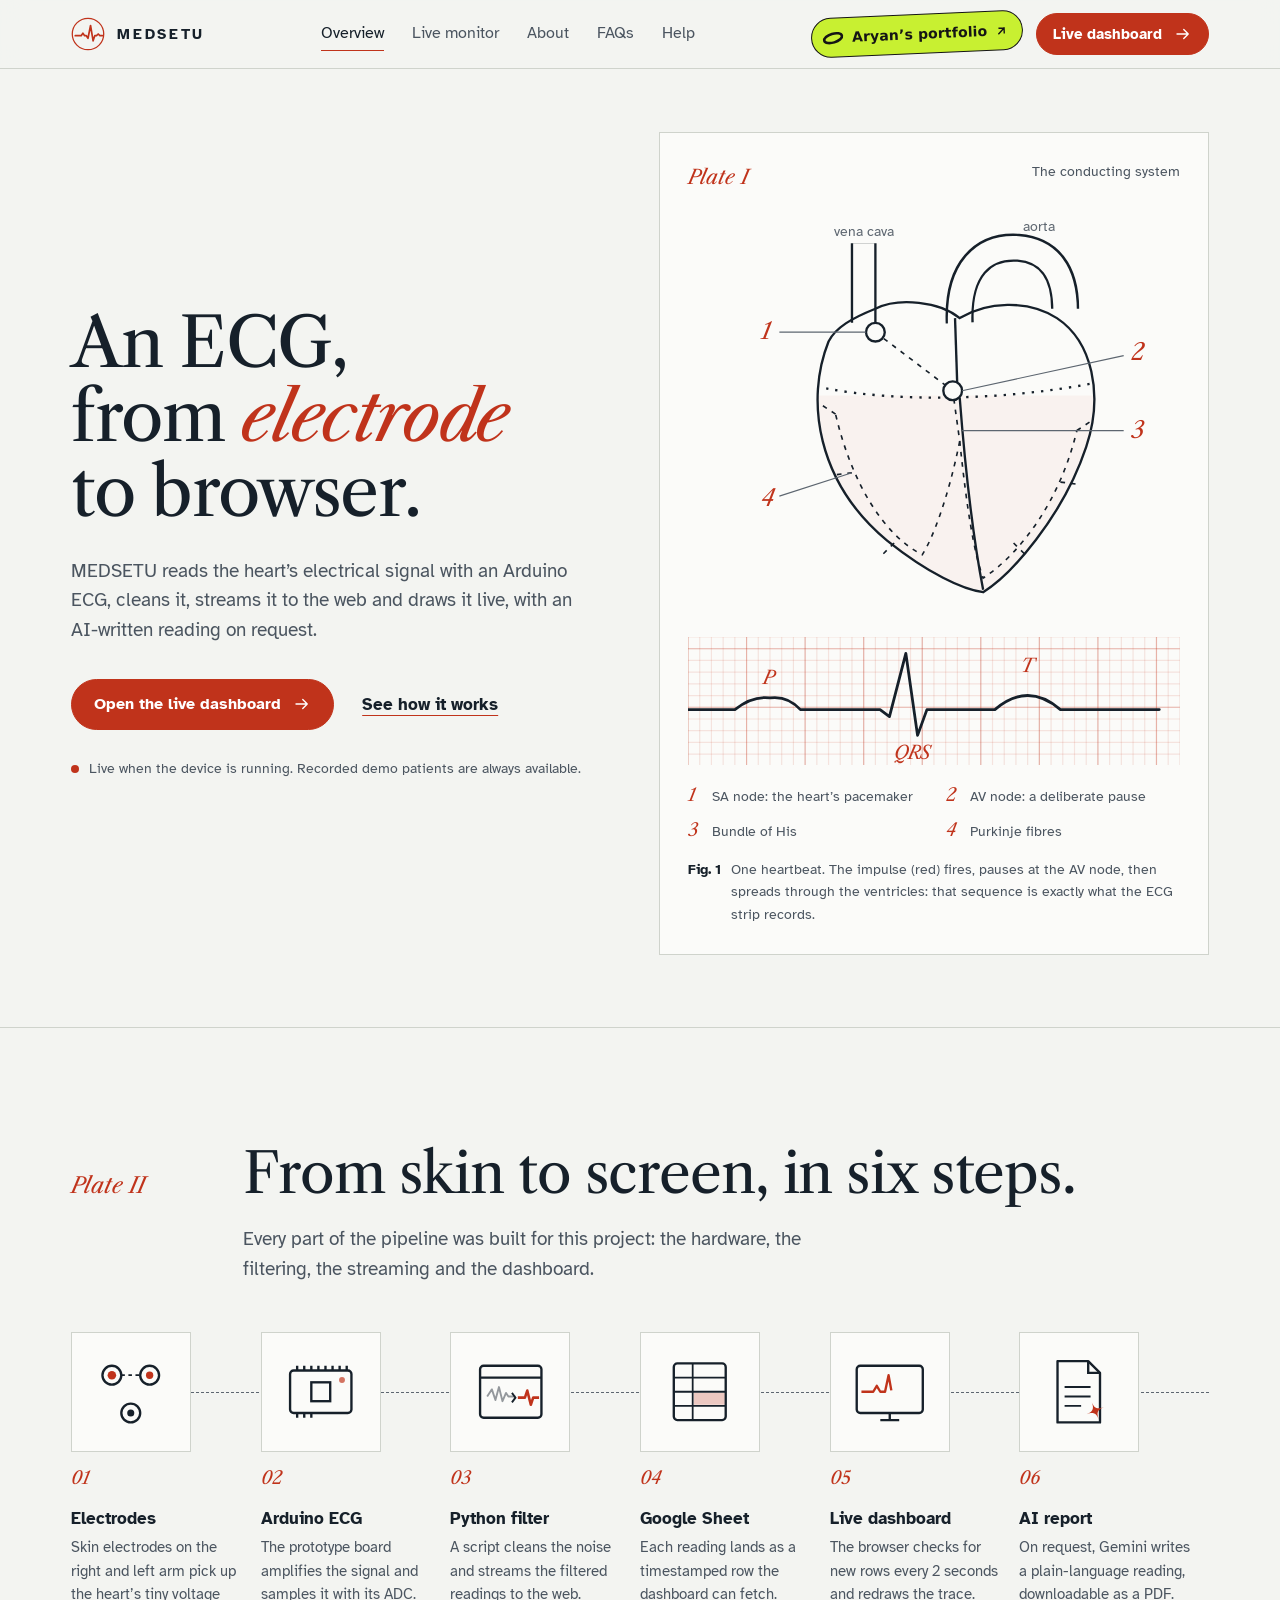
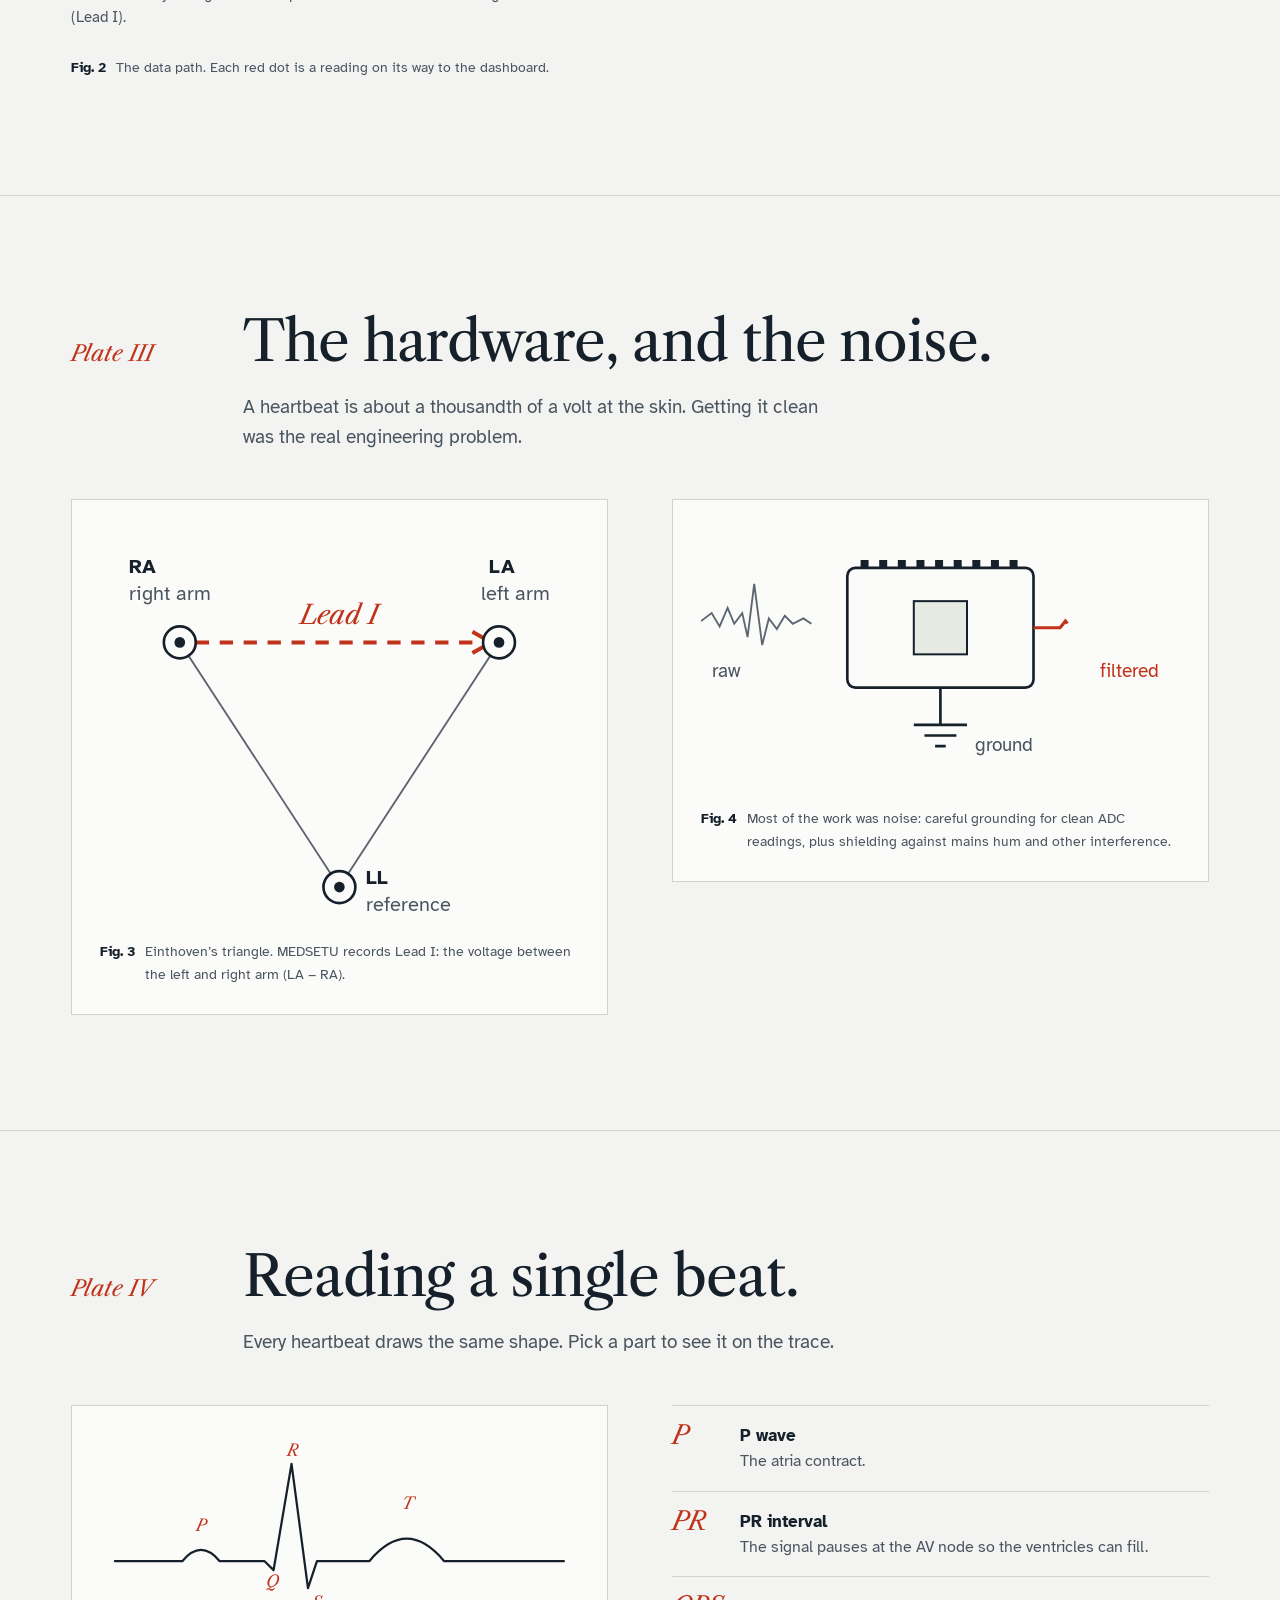
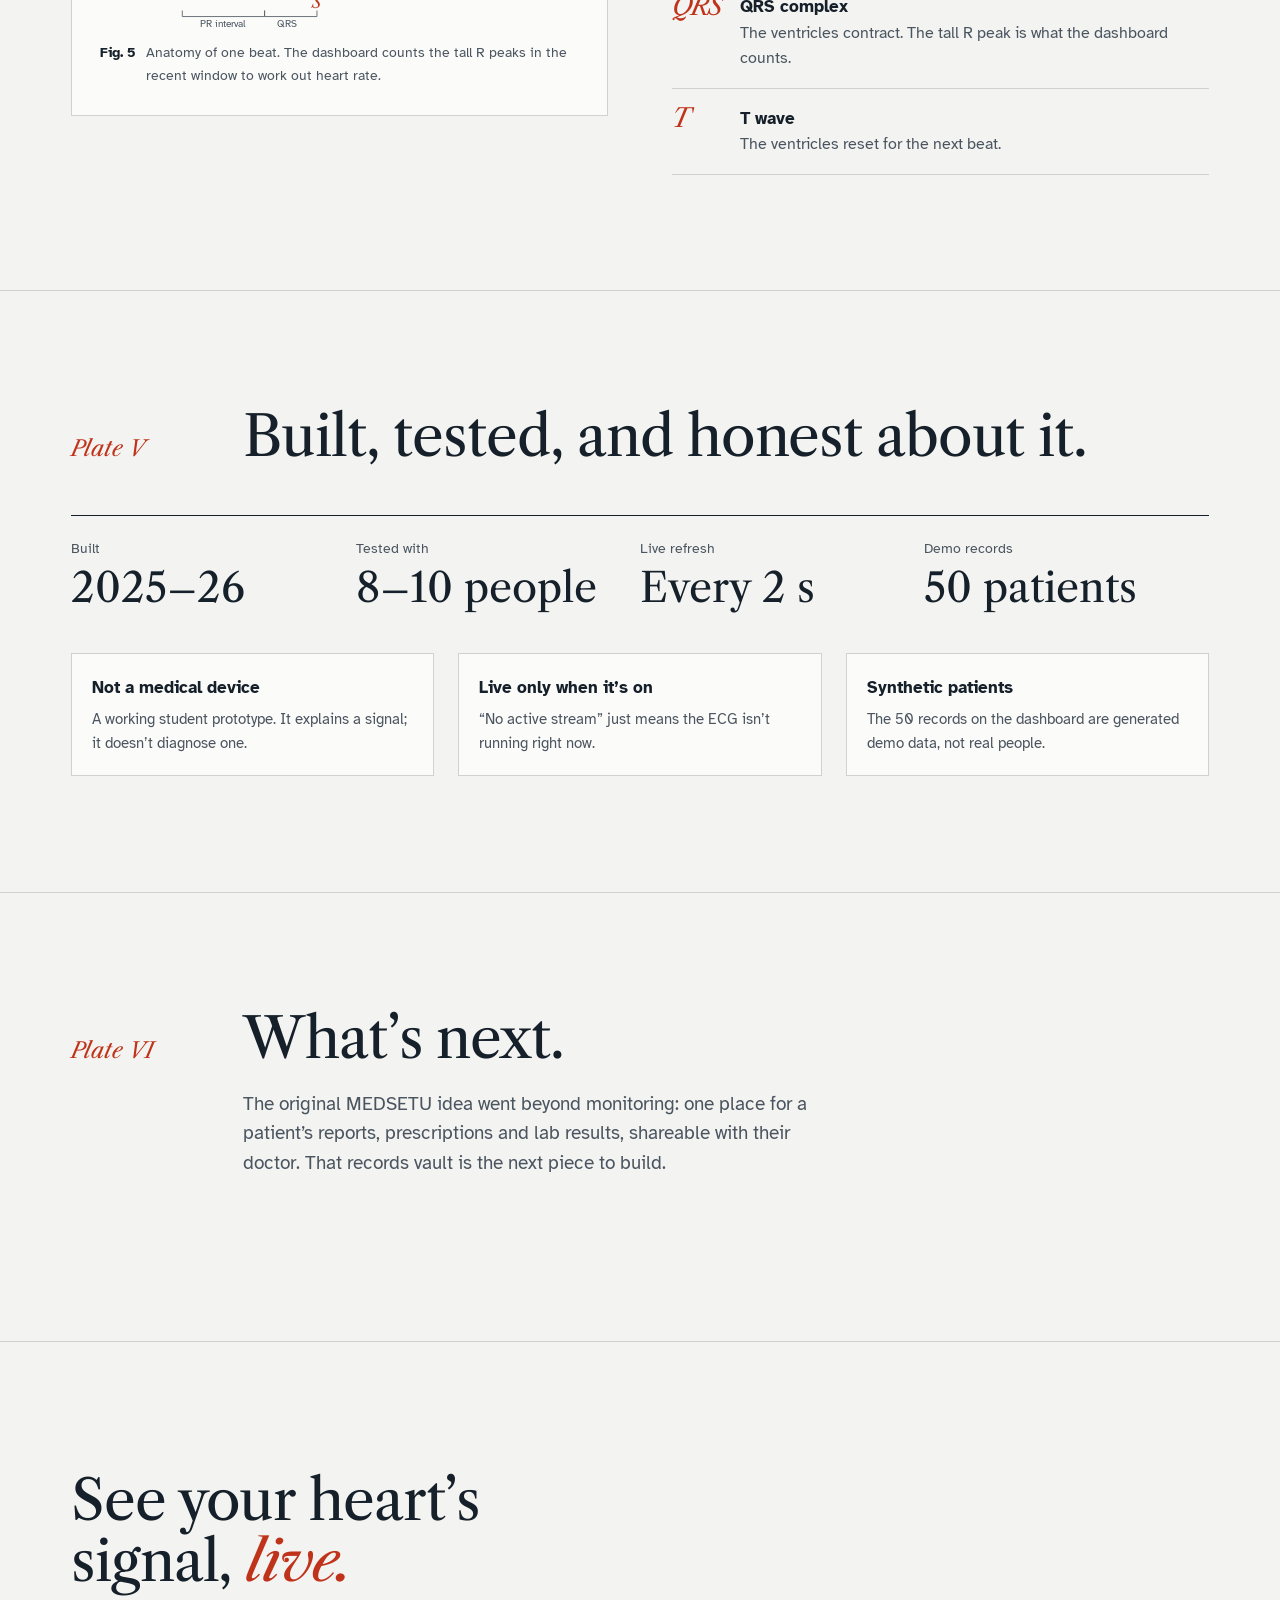
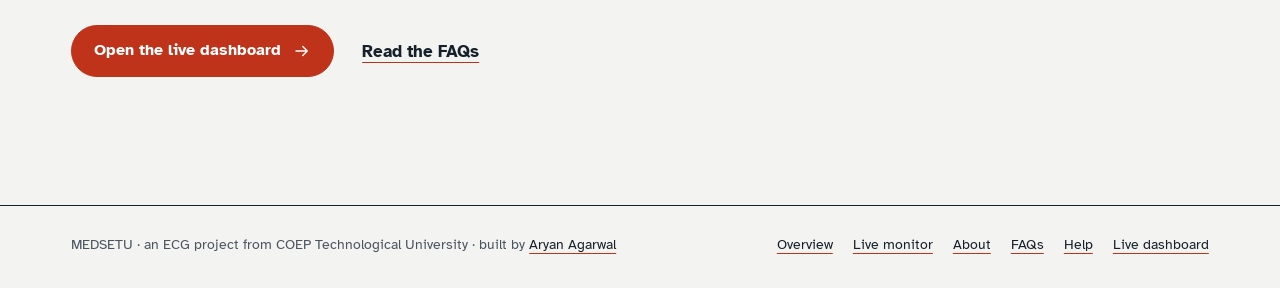
==== commit 880eb713: "Swap the portfolio side tab for a nav item The fixed "Visit my portfolio" tab on the right edge is r" ====
--- a/index.html
+++ b/index.html
@@ -11,14 +11,16 @@
 <link rel="preconnect" href="https://fonts.gstatic.com" crossorigin>
 <link href="https://fonts.googleapis.com/css2?family=Atkinson+Hyperlegible:wght@400;700&family=Libre+Caslon+Text:ital,wght@0,400;1,400&display=swap" rel="stylesheet">
 <link rel="stylesheet" href="./assets/atlas.css">
+<style>.aa-pill{--aa-lime:#c8f031;--aa-ink:#151515;display:inline-flex;align-items:center;gap:8px;min-height:40px;padding:8px 14px 8px 10px;border:1.5px solid var(--aa-ink);border-radius:999px;background:var(--aa-lime);color:var(--aa-ink)!important;font:700 14px/1 system-ui,-apple-system,"Segoe UI",Roboto,sans-serif;letter-spacing:.01em;text-decoration:none!important;white-space:nowrap;transform:rotate(-2.5deg);transition:transform .45s cubic-bezier(.34,1.56,.64,1),background-color .25s,box-shadow .3s;flex:none}.aa-pill:hover,.aa-pill:focus-visible{transform:rotate(1.5deg) scale(1.05);background:#d8ff4a;box-shadow:0 10px 22px -12px rgba(21,21,21,.55)}.aa-pill:focus-visible{outline:2px solid var(--aa-ink);outline-offset:3px}.aa-pill svg{flex:none}.aa-pill .aa-ring{width:22px;height:13px;transition:transform .7s cubic-bezier(.16,1,.3,1)}.aa-pill:hover .aa-ring,.aa-pill:focus-visible .aa-ring{transform:rotate(180deg)}.aa-pill .aa-arrow{width:13px;height:13px;transition:transform .35s cubic-bezier(.16,1,.3,1)}.aa-pill:hover .aa-arrow{transform:translate(2px,-2px)}.aa-pill .aa-short{display:none}@media (max-width:640px){.aa-pill{min-height:36px;padding:7px 11px 7px 8px;font-size:13px;gap:6px}.aa-pill .aa-long{display:none}.aa-pill .aa-short{display:inline}}@media (prefers-reduced-motion:reduce){.aa-pill,.aa-pill .aa-ring,.aa-pill .aa-arrow{transition:none}}@media print{.aa-pill{display:none}}</style>
 </head>
 <body>
 <a class="skip" href="#main">Skip to content</a>
 <header class="site-header">
   <div class="wrap bar">
     <a href="./index.html" class="brand" aria-label="MEDSETU overview"><svg viewBox="0 0 40 40" fill="none" aria-hidden="true"><circle cx="20" cy="20" r="18.5" stroke="currentColor" stroke-width="1.5"/><path d="M5 22h7l2-3 2 3h2l2 3 3-15 3 18 2-6h2l2-2 2 2h3" stroke="currentColor" stroke-width="2" stroke-linejoin="round" stroke-linecap="round"/></svg>MEDSETU</a>
-    <nav class="nav" id="site-nav" aria-label="Main"><a href="./index.html" aria-current="page">Overview</a><a href="./health-monitoring.html">Live monitor</a><a href="./about.html">About</a><a href="./faqs.html">FAQs</a><a href="./help.html">Help</a></nav>
-    <div style="display:flex;gap:10px;align-items:center">
+    <nav class="nav" id="site-nav" aria-label="Main"><a href="./index.html" aria-current="page">Overview</a><a href="./health-monitoring.html">Live monitor</a><a href="./about.html">About</a><a href="./faqs.html">FAQs</a><a href="./help.html">Help</a><a class="nav-dash" href="https://medsetuecg.vercel.app/dashboard.html" target="_blank" rel="noopener">Live dashboard</a></nav>
+    <div class="header-actions">
+      <a class="aa-pill" href="https://aryanagarwalsportfolio.vercel.app/" target="_blank" rel="noopener" aria-label="Aryan Agarwal's portfolio (opens in a new tab)"><svg class="aa-ring" viewBox="0 0 120 70" aria-hidden="true"><ellipse cx="60" cy="35" rx="50" ry="24" transform="rotate(-14 60 35)" fill="none" stroke="currentColor" stroke-width="14"/></svg><span class="aa-long">Aryan&rsquo;s portfolio</span><span class="aa-short">Portfolio</span><svg class="aa-arrow" viewBox="0 0 24 24" fill="none" aria-hidden="true"><path d="M7 17 17 7m0 0H8m9 0v9" stroke="currentColor" stroke-width="2.6" stroke-linecap="square"/></svg></a>
       <a href="https://medsetuecg.vercel.app/dashboard.html" target="_blank" rel="noopener" class="btn btn-red btn-sm">Live dashboard <svg class="ico" viewBox="0 0 24 24" fill="none" aria-hidden="true"><path d="M4 12h15m0 0-6-6m6 6-6 6" stroke="currentColor" stroke-width="1.8" stroke-linecap="round" stroke-linejoin="round"/></svg></a>
       <button class="menu-btn" type="button" aria-controls="site-nav" aria-expanded="false" aria-label="Open menu"><svg viewBox="0 0 24 24" fill="none" aria-hidden="true"><path d="M4 8h16M4 16h16" stroke="currentColor" stroke-width="1.8" stroke-linecap="round"/></svg></button>
     </div>
@@ -161,8 +163,5 @@
   </div>
 </footer>
 <script src="./assets/site.js"></script>
-<!-- Portfolio link tab -->
-<style>.aa-portfolio-tab{position:fixed;right:0;top:50%;z-index:2147483000;display:flex;align-items:center;gap:10px;writing-mode:vertical-rl;padding:18px 11px;background:#2a26ee;color:#f7f4ee;font:600 13px/1 "Public Sans",system-ui,-apple-system,"Segoe UI",sans-serif;letter-spacing:.08em;text-transform:uppercase;text-decoration:none;border-radius:10px 0 0 10px;box-shadow:0 10px 28px -10px rgba(21,21,21,.45);transform:translate(0,-50%);transition:padding .45s cubic-bezier(.16,1,.3,1),background-color .3s}.aa-portfolio-tab:hover,.aa-portfolio-tab:focus-visible{padding-right:17px;background:#1c19b8;color:#f7f4ee;text-decoration:none}.aa-portfolio-tab:focus-visible{outline:2px solid #f7f4ee;outline-offset:-5px}.aa-portfolio-tab svg{flex:none;writing-mode:horizontal-tb}.aa-portfolio-tab .aa-ring{width:20px;height:12px}.aa-portfolio-tab .aa-arrow{width:14px;height:14px;transition:transform .45s cubic-bezier(.16,1,.3,1)}.aa-portfolio-tab:hover .aa-arrow{transform:translate(2px,-2px)}@media (max-width:640px){.aa-portfolio-tab{top:auto;bottom:88px;transform:none;padding:12px 8px;font-size:11px;gap:8px}.aa-portfolio-tab:hover{padding-right:12px}}@media print{.aa-portfolio-tab{display:none}}@media (prefers-reduced-motion:reduce){.aa-portfolio-tab,.aa-portfolio-tab .aa-arrow{transition:none}}</style>
-<a class="aa-portfolio-tab" href="https://aryanagarwalsportfolio.vercel.app/" target="_blank" rel="noopener" aria-label="Visit Aryan Agarwal's portfolio (opens in a new tab)"><svg class="aa-ring" viewBox="0 0 120 70" aria-hidden="true"><ellipse cx="60" cy="35" rx="50" ry="24" transform="rotate(-14 60 35)" fill="none" stroke="currentColor" stroke-width="14"/></svg><span>Visit my portfolio</span><svg class="aa-arrow" viewBox="0 0 24 24" fill="none" aria-hidden="true"><path d="M7 17 17 7m0 0H8m9 0v9" stroke="currentColor" stroke-width="2.2" stroke-linecap="square"/></svg></a>
 </body>
 </html>
--- a/assets/atlas.css
+++ b/assets/atlas.css
@@ -55,6 +55,8 @@
 .nav a::after { content: ''; position: absolute; left: 12px; right: 12px; bottom: 4px; height: 1px; background: var(--red); transform: scaleX(0); transform-origin: left; transition: transform 0.45s var(--ease); }
 .nav a:hover, .nav a[aria-current='page'] { color: var(--ink); }
 .nav a:hover::after, .nav a[aria-current='page']::after { transform: scaleX(1); }
+.nav .nav-dash { display: none; }
+.header-actions { display: flex; gap: 12px; align-items: center; }
 .menu-btn { display: none; width: 44px; height: 44px; border: 1px solid var(--ink); background: transparent; cursor: pointer; place-items: center; border-radius: 50%; }
 .menu-btn svg { width: 20px; height: 20px; }
 
@@ -243,6 +245,10 @@
   .faq-group > h2 { position: static; }
   .contact-card { grid-template-columns: 1fr; }
 }
+@media (max-width: 560px) {
+  .header-actions .btn-red { display: none; }
+  .nav .nav-dash { display: block; color: var(--red); font-weight: 700; }
+}
 @media (max-width: 520px) {
   .pipeline { grid-template-columns: repeat(2, minmax(0, 1fr)); }
   .legend { grid-template-columns: 1fr; }
